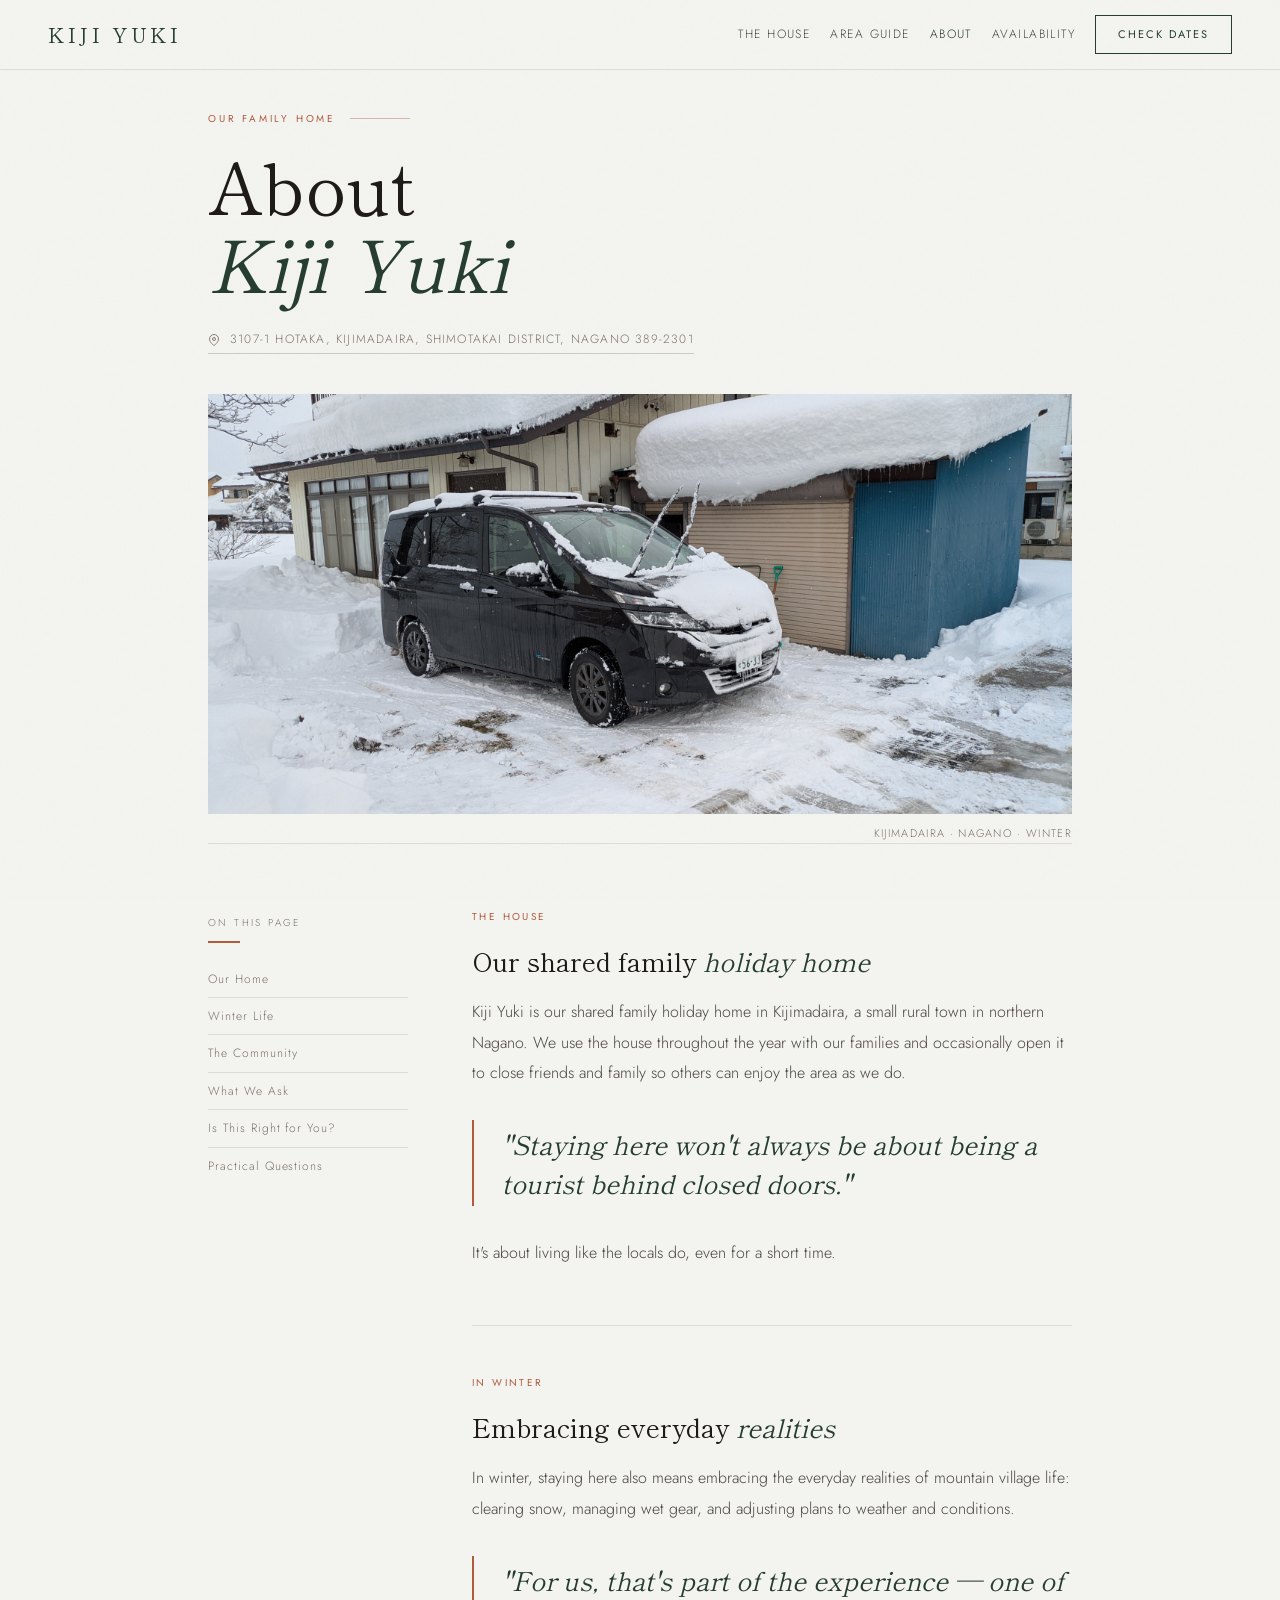
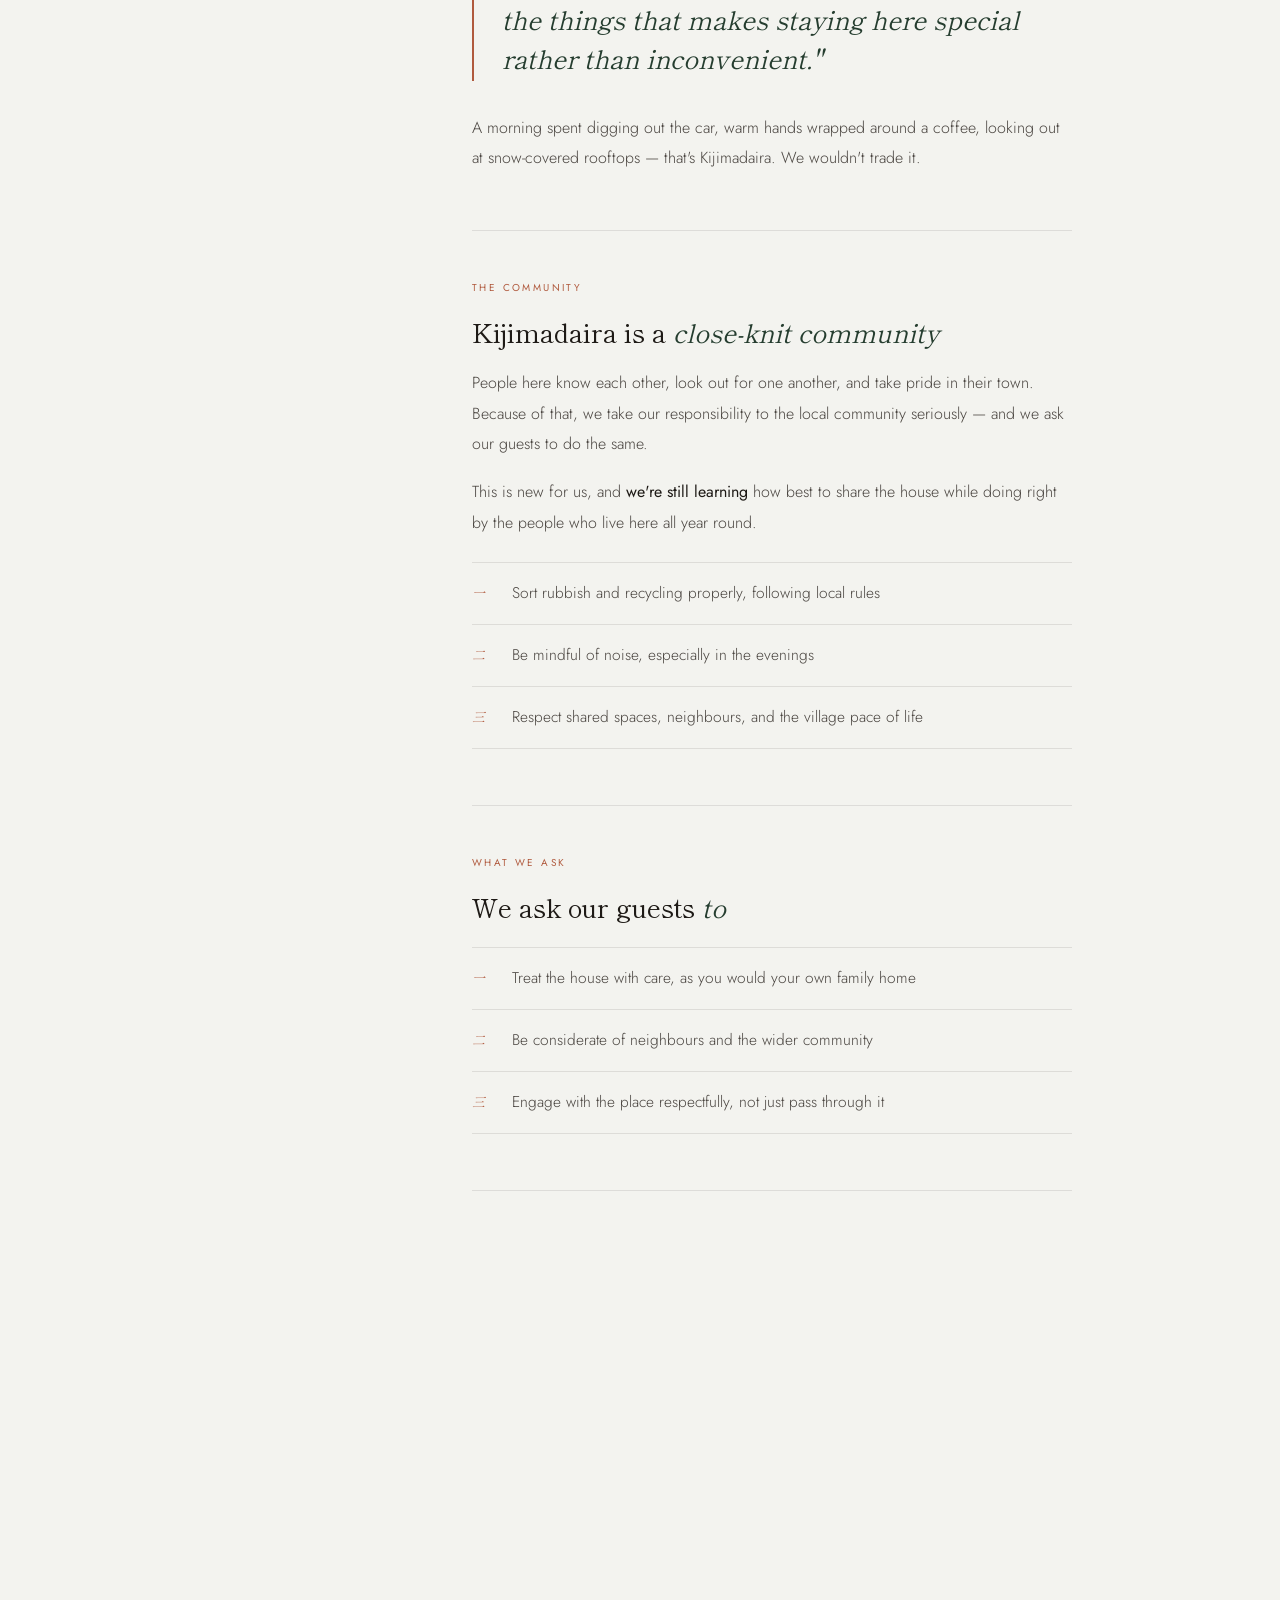
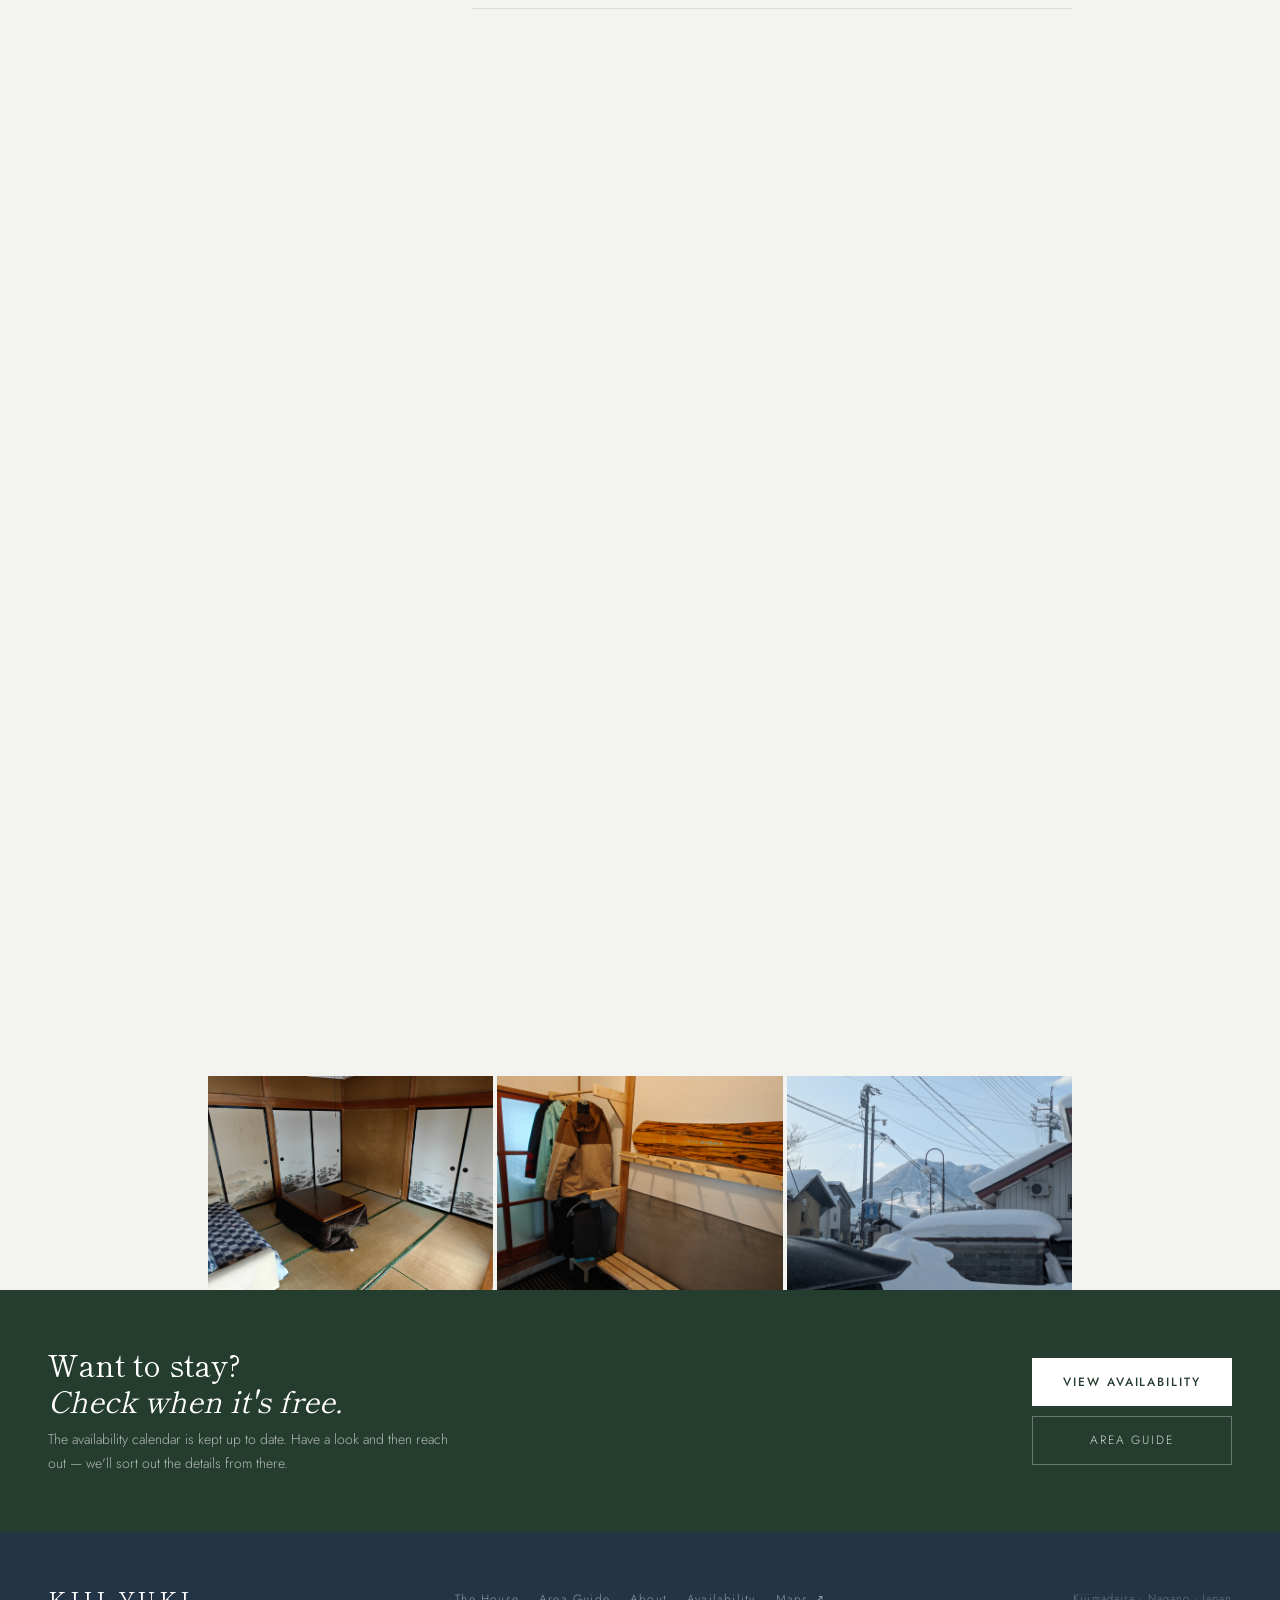
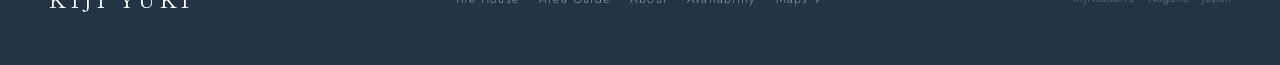
==== about.html @ 564f6033 "Winter typography & colour refinement — Shippori Mincho B1, indigo footer, ice tint - Replace Playfa" ====
﻿<!DOCTYPE html>
<html lang="en">
<head>
<meta charset="UTF-8">
<meta name="viewport" content="width=device-width, initial-scale=1.0">
<meta name="description" content="About Kiji Yuki — our shared family holiday home in Kijimadaira, Nagano. Our philosophy, community values, and what we ask of guests.">
<meta name="theme-color" content="#253D2F">
<title>About Our Home — Kiji Yuki, Kijimadaira, Nagano</title>
<link rel="preconnect" href="https://fonts.googleapis.com">
<link href="https://fonts.googleapis.com/css2?family=Shippori+Mincho+B1:wght@400;500;700&family=Jost:wght@200;300;400;500&display=swap" rel="stylesheet">
<link rel="stylesheet" href="assets/css/main.css">
<style>

/* ─── PAGE HEADER ────────────────────────────────────── */
.page-header {
  padding: 110px 48px 0;
  max-width: 960px;
  margin: 0 auto;
}
.page-eyebrow {
  font-size: 10px;
  letter-spacing: 0.28em;
  text-transform: uppercase;
  color: var(--rust);
  font-weight: 400;
  margin-bottom: 18px;
  display: flex;
  align-items: center;
  gap: 14px;
  opacity: 0;
  transform: translateY(16px);
  animation: fadeUp 0.8s 0.2s forwards;
}
.page-eyebrow::after {
  content: '';
  flex: 0 0 60px;
  height: 1px;
  background: var(--rust);
  opacity: 0.4;
}
.page-title {
  font-family: 'Shippori Mincho B1', serif;
  font-size: clamp(40px, 6vw, 72px);
  font-weight: 400;
  line-height: 1.08;
  color: var(--text);
  margin-bottom: 28px;
  opacity: 0;
  transform: translateY(20px);
  animation: fadeUp 0.9s 0.35s forwards;
}
.page-title em { font-style: italic; color: var(--forest); }
.page-address {
  display: inline-flex;
  align-items: center;
  gap: 10px;
  font-size: 12px;
  letter-spacing: 0.1em;
  text-transform: uppercase;
  color: var(--stone);
  text-decoration: none;
  border-bottom: 1px solid rgba(122,114,104,0.3);
  padding-bottom: 3px;
  transition: color 0.2s, border-color 0.2s;
  opacity: 0;
  animation: fadeUp 0.8s 0.5s forwards;
}
.page-address:hover { color: var(--forest); border-color: var(--forest); }
.page-address svg { width: 12px; height: 12px; fill: none; stroke: currentColor; stroke-width: 1.8; flex-shrink: 0; }


/* ─── HERO IMAGE ─────────────────────────────────────── */
.page-hero {
  max-width: 960px;
  margin: 40px auto 0;
  padding: 0 48px;
  opacity: 0;
  animation: fadeUp 1s 0.6s forwards;
}
.page-hero-img {
  width: 100%;
  height: 420px;
  object-fit: cover;
  display: block;
}
.page-hero-caption {
  font-size: 11px;
  letter-spacing: 0.12em;
  text-transform: uppercase;
  color: var(--stone);
  margin-top: 10px;
  text-align: right;
}

/* ─── MAIN ESSAY LAYOUT ──────────────────────────────── */
.essay-wrap {
  max-width: 960px;
  margin: 0 auto;
  padding: 0 48px;
}

/* Two-column layout: sidebar + main text */
.essay-body {
  display: grid;
  grid-template-columns: 200px 1fr;
  gap: 64px;
  padding: 64px 0;
  border-top: 1px solid var(--border);
}
.essay-sidebar {
  padding-top: 6px;
}
.sidebar-label {
  font-size: 10px;
  letter-spacing: 0.24em;
  text-transform: uppercase;
  color: var(--stone);
  display: block;
  margin-bottom: 10px;
}
.sidebar-marker {
  width: 32px;
  height: 2px;
  background: var(--rust);
  margin-bottom: 18px;
}
.sidebar-nav {
  list-style: none;
  display: flex;
  flex-direction: column;
  gap: 0;
  position: sticky;
  top: 88px;
}
.sidebar-nav li a {
  font-size: 12px;
  letter-spacing: 0.08em;
  color: var(--stone);
  text-decoration: none;
  padding: 8px 0;
  display: block;
  border-bottom: 1px solid var(--border);
  transition: color 0.2s;
}
.sidebar-nav li a:hover { color: var(--forest); }
.sidebar-nav li:last-child a { border-bottom: none; }

.essay-main { min-width: 0; }

/* ─── SECTION BLOCKS ─────────────────────────────────── */
.essay-section {
  margin-bottom: 56px;
  opacity: 0;
  transform: translateY(24px);
  transition: opacity 0.7s ease, transform 0.7s ease;
}
.essay-section.visible { opacity: 1; transform: translateY(0); }

.es-label {
  font-size: 10px;
  letter-spacing: 0.24em;
  text-transform: uppercase;
  color: var(--rust);
  font-weight: 400;
  margin-bottom: 20px;
  display: block;
}
.es-h {
  font-family: 'Shippori Mincho B1', serif;
  font-size: 26px;
  font-weight: 400;
  color: var(--text);
  margin-bottom: 20px;
  line-height: 1.25;
}
.es-h em { font-style: italic; color: var(--forest); }

.es-body {
  font-size: 16px;
  color: var(--text-2);
  line-height: 1.9;
}
.es-body p + p { margin-top: 18px; }
.es-body strong { color: var(--text); font-weight: 400; }
.es-body a { color: var(--forest); text-underline-offset: 3px; }

/* ─── PULL QUOTE ─────────────────────────────────────── */
.pull-quote {
  font-family: 'Shippori Mincho B1', serif;
  font-size: clamp(20px, 2.5vw, 26px);
  font-style: italic;
  font-weight: 400;
  color: var(--forest);
  line-height: 1.5;
  border-left: 2px solid var(--rust);
  padding: 4px 0 4px 28px;
  margin: 32px 0;
}

/* ─── PRINCIPLE LISTS ────────────────────────────────── */
.principle-list {
  list-style: none;
  margin: 24px 0;
}
.principle-list li {
  display: flex;
  align-items: flex-start;
  gap: 20px;
  padding: 18px 0;
  border-bottom: 1px solid var(--border);
  font-size: 15.5px;
  color: var(--text-2);
  line-height: 1.6;
}
.principle-list li:first-child { border-top: 1px solid var(--border); }
.pl-marker {
  font-family: 'Shippori Mincho B1', serif;
  font-size: 13px;
  font-style: italic;
  color: var(--rust);
  flex-shrink: 0;
  width: 20px;
  margin-top: 2px;
}

/* ─── DIVIDER ─────────────────────────────────────────── */
.es-divider {
  border: none;
  border-top: 1px solid var(--border);
  margin: 48px 0;
}

/* ─── PHOTO ROW ─────────────────────────────────────── */
.photo-row {
  display: grid;
  grid-template-columns: repeat(3,1fr);
  gap: 4px;
  max-width: 960px;
  margin: 0 auto 0;
  padding: 0 48px;
}
.photo-row img {
  width: 100%;
  aspect-ratio: 4/3;
  object-fit: cover;
  display: block;
}

/* ─── CLOSING SECTION ────────────────────────────────── */
.closing {
  background: var(--forest);
  padding: 56px 48px;
  display: grid;
  grid-template-columns: 1fr auto;
  gap: 40px;
  align-items: center;
  margin: 0;
}
.closing-h {
  font-family: 'Shippori Mincho B1', serif;
  font-size: 30px;
  font-weight: 400;
  color: #fff;
  margin-bottom: 10px;
  line-height: 1.2;
}
.closing-h em { font-style: italic; }
.closing-p { font-size: 14px; color: rgba(255,255,255,0.65); line-height: 1.7; max-width: 420px; }
.closing-btns { display: flex; flex-direction: column; gap: 10px; min-width: 200px; }
.btn-white {
  display: block;
  text-align: center;
  background: #fff;
  color: var(--forest);
  font-family: 'Jost', sans-serif;
  font-size: 12px;
  font-weight: 500;
  letter-spacing: 0.16em;
  text-transform: uppercase;
  padding: 14px 24px;
  border: none;
  cursor: pointer;
  text-decoration: none;
  transition: background 0.2s;
}
.btn-white:hover { background: var(--cream); }
.btn-ghost {
  display: block;
  text-align: center;
  background: transparent;
  color: rgba(255,255,255,0.8);
  font-family: 'Jost', sans-serif;
  font-size: 12px;
  font-weight: 300;
  letter-spacing: 0.16em;
  text-transform: uppercase;
  padding: 13px 24px;
  border: 1px solid rgba(255,255,255,0.3);
  cursor: pointer;
  text-decoration: none;
  transition: border-color 0.2s, color 0.2s;
}
.btn-ghost:hover { border-color: rgba(255,255,255,0.8); color: #fff; }

/* ─── RESPONSIVE ─────────────────────────────────────── */
@media (max-width: 900px) {
  .btn-nav { display: none; }

  .page-header { padding: 92px 24px 0; }
  .page-hero { padding: 0 24px; }
  .page-hero-img { height: 280px; }

  .essay-wrap { padding: 0 24px; }
  .essay-body {
    grid-template-columns: 1fr;
    gap: 0;
    padding: 40px 0;
  }
  .essay-sidebar { display: none; }

  .photo-row { grid-template-columns: 1fr 1fr; padding: 0 24px; }
  .closing {
    grid-template-columns: 1fr;
    padding: 40px 24px;
    gap: 24px;
  }
  .closing-btns { flex-direction: row; flex-wrap: wrap; gap: 10px; }
  .btn-white, .btn-ghost { flex: 1; min-width: 140px; }
}

@media (max-width: 560px) {
  .photo-row { grid-template-columns: 1fr; }
  .page-title { font-size: clamp(32px, 9vw, 48px); }
  .pull-quote { font-size: 19px; padding-left: 20px; }
  .es-h { font-size: 22px; }
  .essay-section { margin-bottom: 40px; }
  .page-hero-img { height: 220px; }
  .closing-btns { flex-direction: column; }
}
</style>
</head>
<body>

<!-- ─── NAV ──────────────────────────────── -->
<nav>
  <a href="index.html" class="nav-logo">Kiji Yuki</a>
  <div class="nav-links">
    <a href="index.html#the-house" class="nav-link">The House</a>
    <a href="guide.html" class="nav-link">Area Guide</a>
    <a href="#" class="nav-link active">About</a>
    <a href="index.html#availability" class="nav-link">Availability</a>
    <a href="index.html#availability" class="btn-nav">Check Dates</a>
    <button class="hamburger" id="hamburger" aria-label="Open menu">
      <span></span><span></span><span></span>
    </button>
  </div>
</nav>

<!-- MOBILE MENU -->
<div class="mobile-menu" id="mobileMenu">
  <a href="index.html#the-house" onclick="closeMenu()">The House</a>
  <a href="guide.html" onclick="closeMenu()">Area Guide</a>
  <a href="#" onclick="closeMenu()">About</a>
  <a href="index.html#availability" onclick="closeMenu()">Availability</a>
  <a href="index.html#availability" class="menu-cta" onclick="closeMenu()">Check Dates</a>
</div>

<!-- ─── PAGE HEADER ──────────────────────── -->
<div class="page-header">
  <span class="page-eyebrow">Our Family Home</span>
  <h1 class="page-title">About<br><em>Kiji Yuki</em></h1>
  <a href="https://maps.app.goo.gl/MF5nLHpJL848s6Le8" target="_blank" class="page-address">
    <svg viewBox="0 0 24 24"><path d="M21 10c0 7-9 13-9 13s-9-6-9-13a9 9 0 0118 0z"/><circle cx="12" cy="10" r="3"/></svg>
    3107-1 Hotaka, Kijimadaira, Shimotakai District, Nagano 389-2301
  </a>
</div>

<!-- ─── HERO IMAGE ────────────────────────── -->
<div class="page-hero">
  <img class="page-hero-img"
    src="assets/img/exterior-winter.jpg"
    alt="Kiji Yuki in winter, Kijimadaira"
    loading="eager">
  <p class="page-hero-caption">Kijimadaira · Nagano · Winter</p>
</div>

<!-- ─── ESSAY BODY ────────────────────────── -->
<div class="essay-wrap">
  <div class="essay-body">

    <!-- SIDEBAR -->
    <aside class="essay-sidebar">
      <span class="sidebar-label">On this page</span>
      <div class="sidebar-marker"></div>
      <ul class="sidebar-nav">
        <li><a href="#our-home">Our Home</a></li>
        <li><a href="#winter-life">Winter Life</a></li>
        <li><a href="#our-community">The Community</a></li>
        <li><a href="#our-ask">What We Ask</a></li>
        <li><a href="#right-for-you">Is This Right for You?</a></li>
        <li><a href="#faq">Practical Questions</a></li>
      </ul>
    </aside>

    <!-- MAIN TEXT -->
    <main class="essay-main">

      <!-- OUR HOME -->
      <div class="essay-section" id="our-home">
        <span class="es-label">The House</span>
        <h2 class="es-h">Our shared family <em>holiday home</em></h2>
        <div class="es-body">
          <p>Kiji Yuki is our shared family holiday home in Kijimadaira, a small rural town in northern Nagano. We use the house throughout the year with our families and occasionally open it to close friends and family so others can enjoy the area as we do.</p>
        </div>

        <blockquote class="pull-quote">
          "Staying here won't always be about being a tourist behind closed doors."
        </blockquote>

        <div class="es-body">
          <p>It's about living like the locals do, even for a short time.</p>
        </div>
      </div>

      <hr class="es-divider">

      <!-- WINTER LIFE -->
      <div class="essay-section" id="winter-life">
        <span class="es-label">In Winter</span>
        <h2 class="es-h">Embracing everyday <em>realities</em></h2>
        <div class="es-body">
          <p>In winter, staying here also means embracing the everyday realities of mountain village life: clearing snow, managing wet gear, and adjusting plans to weather and conditions.</p>
        </div>

        <blockquote class="pull-quote">
          "For us, that's part of the experience — one of the things that makes staying here special rather than inconvenient."
        </blockquote>

        <div class="es-body">
          <p>A morning spent digging out the car, warm hands wrapped around a coffee, looking out at snow-covered rooftops — that's Kijimadaira. We wouldn't trade it.</p>
        </div>
      </div>

      <hr class="es-divider">

      <!-- THE COMMUNITY -->
      <div class="essay-section" id="our-community">
        <span class="es-label">The Community</span>
        <h2 class="es-h">Kijimadaira is a <em>close-knit community</em></h2>
        <div class="es-body">
          <p>People here know each other, look out for one another, and take pride in their town. Because of that, we take our responsibility to the local community seriously — and we ask our guests to do the same.</p>
          <p>This is new for us, and <strong>we're still learning</strong> how best to share the house while doing right by the people who live here all year round.</p>
        </div>

        <ul class="principle-list">
          <li>
            <span class="pl-marker">一</span>
            <span>Sort rubbish and recycling properly, following local rules</span>
          </li>
          <li>
            <span class="pl-marker">二</span>
            <span>Be mindful of noise, especially in the evenings</span>
          </li>
          <li>
            <span class="pl-marker">三</span>
            <span>Respect shared spaces, neighbours, and the village pace of life</span>
          </li>
        </ul>
      </div>

      <hr class="es-divider">

      <!-- WHAT WE ASK -->
      <div class="essay-section" id="our-ask">
        <span class="es-label">What We Ask</span>
        <h2 class="es-h">We ask our guests <em>to</em></h2>

        <ul class="principle-list">
          <li>
            <span class="pl-marker">一</span>
            <span>Treat the house with care, as you would your own family home</span>
          </li>
          <li>
            <span class="pl-marker">二</span>
            <span>Be considerate of neighbours and the wider community</span>
          </li>
          <li>
            <span class="pl-marker">三</span>
            <span>Engage with the place respectfully, not just pass through it</span>
          </li>
        </ul>
      </div>

      <hr class="es-divider">

      <!-- IS THIS RIGHT FOR YOU -->
      <div class="essay-section" id="right-for-you">
        <span class="es-label">A Good Fit?</span>
        <h2 class="es-h">If this resonates <em>with you</em></h2>
        <div class="es-body">
          <p>If that approach resonates with you, this house will be a great base for skiing, exploring, and experiencing Japan in a genuine way.</p>
          <p>The skiing is world-class. The onsens are extraordinary. The snow monkey park is a short drive. And on a quiet Tuesday in February, with the village streets empty and snow falling past the window while the kotatsu heats the room — there's nowhere quite like it.</p>
          <p style="margin-top:24px;">If you'd like to stay, <a href="index.html#availability" style="color:var(--forest);text-underline-offset:3px;">check the availability calendar</a> to see when the house is free.</p>
        </div>
      </div>

      <hr class="es-divider">

      <!-- FAQ -->
      <div class="essay-section" id="faq">
        <span class="es-label">Practical Questions</span>
        <h2 class="es-h">Things people <em>usually ask</em></h2>

        <ul class="principle-list">
          <li>
            <span class="pl-marker">?</span>
            <span><strong>Do I need a car?</strong> It's strongly recommended, especially in winter. You can reach Kijimadaira by train and taxi, but having a car makes getting to ski resorts and onsens much easier. Parking for two cars at the house.</span>
          </li>
          <li>
            <span class="pl-marker">?</span>
            <span><strong>Is it suitable for young children?</strong> Yes. The house is big, warm, and unfussy. The kotatsu lounge is perfect for small kids, and many of the nearby onsens have family-friendly facilities. The snow monkey park is a genuine hit with children of all ages.</span>
          </li>
          <li>
            <span class="pl-marker">?</span>
            <span><strong>Do I need to speak Japanese?</strong> Not at all. Most ski resorts and tourist spots have English signage. A translation app helps for restaurants and shops, but you'll get by comfortably without any Japanese.</span>
          </li>
          <li>
            <span class="pl-marker">?</span>
            <span><strong>What should I bring for skiing?</strong> Your own ski boots if you have them — rental boots are fine but your own are better. Everything else (skis, poles, helmets, clothing layers) can be hired at the resorts. The drying room means wet gear is sorted each evening.</span>
          </li>
          <li>
            <span class="pl-marker">?</span>
            <span><strong>How far are the ski resorts?</strong> There's a small local resort just 8 minutes by car — great for a quick morning run or a first day on the snow. Nozawa Onsen and Madarao are around 20–25 minutes. Shiga Kogen and the Myoko resorts are 50 minutes to an hour. All are far less crowded than Hakuba and have excellent snow quality.</span>
          </li>
          <li>
            <span class="pl-marker">?</span>
            <span><strong>What's the WiFi like?</strong> Coming soon — we're getting this sorted. In the meantime, we recommend picking up an eSIM before you travel.</span>
          </li>
          <li>
            <span class="pl-marker">?</span>
            <span><strong>What's the best time to visit?</strong> Winter (January–March) for skiing and powder snow. Late April for cherry blossoms along the iiyama Line. Summer for hiking and cycling with no crowds. Autumn for foliage and cool air.</span>
          </li>
        </ul>
      </div>

    </main>
  </div><!-- /essay-body -->
</div><!-- /essay-wrap -->

<!-- ─── PHOTO ROW ──────────────────────────── -->
<div class="photo-row">
  <img src="assets/img/lounge-kotatsu.jpg" alt="Kotatsu lounge" loading="lazy">
  <img src="assets/img/drying-room.jpg" alt="Drying room" loading="lazy">
  <img src="assets/img/views.jpg" alt="Village views" loading="lazy">
</div>

<!-- ─── CLOSING CTA ────────────────────────── -->
<div class="closing">
  <div>
    <h2 class="closing-h">Want to stay?<br><em>Check when it's free.</em></h2>
    <p class="closing-p">The availability calendar is kept up to date. Have a look and then reach out — we'll sort out the details from there.</p>
  </div>
  <div class="closing-btns">
    <a href="index.html#availability" class="btn-white">View Availability</a>
    <a href="guide.html" class="btn-ghost">Area Guide</a>
  </div>
</div>

<!-- ─── FOOTER ────────────────────────────── -->
<footer>
  <span class="footer-logo">Kiji Yuki</span>
  <div class="footer-links">
    <a href="index.html">The House</a>
    <a href="guide.html">Area Guide</a>
    <a href="about.html">About</a>
    <a href="index.html#availability">Availability</a>
    <a href="https://maps.app.goo.gl/MF5nLHpJL848s6Le8" target="_blank">Maps ↗</a>
  </div>
  <div class="footer-right">Kijimadaira · Nagano · Japan</div>
</footer>

<script>
/* ─── HAMBURGER ─────────────────────────── */
const hamburger = document.getElementById('hamburger');
const mobileMenu = document.getElementById('mobileMenu');
function closeMenu() {
  hamburger.classList.remove('open');
  mobileMenu.classList.remove('open');
}
hamburger.addEventListener('click', function(){
  const isOpen = mobileMenu.classList.contains('open');
  if (isOpen) closeMenu();
  else { hamburger.classList.add('open'); mobileMenu.classList.add('open'); }
});

/* ─── SCROLL REVEAL ─────────────────────── */
const sections = document.querySelectorAll('.essay-section');
const obs = new IntersectionObserver((entries) => {
  entries.forEach(e => {
    if (e.isIntersecting) { e.target.classList.add('visible'); obs.unobserve(e.target); }
  });
}, { threshold: 0.1 });
sections.forEach(el => obs.observe(el));

/* ─── SIDEBAR ACTIVE STATE ───────────────── */
const navLinks = document.querySelectorAll('.sidebar-nav a');
const sectionEls = document.querySelectorAll('.essay-section[id]');
window.addEventListener('scroll', () => {
  let current = '';
  sectionEls.forEach(s => {
    if (window.scrollY >= s.offsetTop - 120) current = s.id;
  });
  navLinks.forEach(a => {
    a.style.color = a.getAttribute('href') === '#' + current ? 'var(--forest)' : '';
    a.style.fontWeight = a.getAttribute('href') === '#' + current ? '400' : '';
  });
}, { passive: true });
</script>
</body>
</html>
---- assets/css/main.css ----
/* ─── RESET ────────────────────────────────────────────── */
*, *::before, *::after { box-sizing: border-box; margin: 0; padding: 0; }

/* ─── VARIABLES ─────────────────────────────────────────── */
:root {
  --cream:   #F3F3EF;
  --paper:   #ECEEE9;
  --white:   #FFFFFF;
  --forest:  #253D2F;
  --forest2: #3A5C49;
  --rust:    #B05A3E;
  --stone:   #7A7268;
  --indigo:  #243447;
  --ice:     #C8D6E0;
  --text:    #1E1A16;
  --text-2:  #4A4540;
  --border:  rgba(30,26,22,0.1);
  --border2: rgba(30,26,22,0.18);
}

/* ─── HTML + BODY ────────────────────────────────────────── */
html {
  scroll-behavior: smooth;
  scroll-padding-top: 80px;
}

body {
  background: var(--cream);
  color: var(--text);
  font-family: 'Jost', sans-serif;
  font-weight: 300;
  line-height: 1.7;
  font-size: 15px;
  overflow-x: hidden;
}

/* ─── GRAIN TEXTURE ──────────────────────────────────────── */
body::before {
  content: '';
  position: fixed;
  inset: 0;
  background-image: url("data:image/svg+xml,%3Csvg viewBox='0 0 256 256' xmlns='http://www.w3.org/2000/svg'%3E%3Cfilter id='noise'%3E%3CfeTurbulence type='fractalNoise' baseFrequency='0.9' numOctaves='4' stitchTiles='stitch'/%3E%3C/filter%3E%3Crect width='100%25' height='100%25' filter='url(%23noise)' opacity='0.04'/%3E%3C/svg%3E");
  pointer-events: none;
  z-index: 1000;
  opacity: 0.4;
}

/* ─── NAV ────────────────────────────────────────────────── */
nav {
  position: fixed;
  top: 0; left: 0; right: 0;
  z-index: 500;
  padding: 0 48px;
  height: 70px;
  display: flex;
  align-items: center;
  justify-content: space-between;
  background: rgba(243,243,239,0.96);
  backdrop-filter: blur(16px);
  border-bottom: 1px solid var(--border);
}
.nav-logo {
  font-family: 'Shippori Mincho B1', serif;
  font-size: 20px;
  font-weight: 400;
  letter-spacing: 0.18em;
  text-transform: uppercase;
  text-decoration: none;
  color: var(--forest);
  transition: opacity 0.2s;
}
.nav-logo:hover { opacity: 0.7; }
.nav-links { display: flex; align-items: center; gap: 20px; }
.nav-link {
  font-size: 12px;
  letter-spacing: 0.12em;
  text-transform: uppercase;
  text-decoration: none;
  font-weight: 300;
  color: var(--text-2);
  transition: color 0.2s, opacity 0.3s;
}
.nav-link:hover, .nav-link.active { color: var(--forest); }
.btn-nav {
  font-family: 'Jost', sans-serif;
  font-size: 11px;
  font-weight: 400;
  letter-spacing: 0.18em;
  text-transform: uppercase;
  padding: 9px 22px;
  border: 1px solid var(--forest);
  cursor: pointer;
  text-decoration: none;
  display: inline-block;
  color: var(--forest);
  background: transparent;
  transition: background 0.25s, color 0.25s, border-color 0.25s;
}
.btn-nav:hover { background: var(--forest); color: #fff; }

/* ─── HAMBURGER ──────────────────────────────────────────── */
.hamburger {
  display: none;
  flex-direction: column;
  gap: 5px;
  cursor: pointer;
  padding: 6px;
  background: none;
  border: none;
}
.hamburger span {
  display: block;
  width: 22px;
  height: 1.5px;
  background: var(--forest);
  transition: background 0.3s, transform 0.3s, opacity 0.3s;
}
.hamburger.open span:nth-child(1) { transform: translateY(6.5px) rotate(45deg); }
.hamburger.open span:nth-child(2) { opacity: 0; }
.hamburger.open span:nth-child(3) { transform: translateY(-6.5px) rotate(-45deg); }

/* ─── MOBILE MENU ────────────────────────────────────────── */
.mobile-menu {
  display: none;
  position: fixed;
  top: 70px; left: 0; right: 0;
  background: rgba(243,243,239,0.98);
  backdrop-filter: blur(16px);
  border-bottom: 1px solid var(--border);
  flex-direction: column;
  padding: 20px 24px 28px;
  gap: 0;
  z-index: 490;
}
.mobile-menu.open { display: flex; }
.mobile-menu a {
  font-size: 15px;
  letter-spacing: 0.08em;
  text-transform: uppercase;
  text-decoration: none;
  color: var(--text-2);
  padding: 14px 0;
  border-bottom: 1px solid var(--border);
  font-weight: 300;
  transition: color 0.2s;
}
.mobile-menu a:hover { color: var(--forest); }
.mobile-menu a.menu-cta {
  margin-top: 16px;
  background: var(--forest);
  color: #fff;
  text-align: center;
  padding: 14px;
  border: none;
  letter-spacing: 0.14em;
}

/* ─── ANIMATIONS ─────────────────────────────────────────── */
@keyframes fadeUp {
  to { opacity: 1; transform: translateY(0); }
}
@keyframes scrollDown {
  0%   { top: -100%; }
  100% { top: 100%; }
}

/* ─── SCROLL REVEAL ──────────────────────────────────────── */
.reveal {
  opacity: 0;
  transform: translateY(28px);
  transition: opacity 0.8s ease, transform 0.8s ease;
}
.reveal.visible { opacity: 1; transform: translateY(0); }
.reveal-delay-1 { transition-delay: 0.1s; }
.reveal-delay-2 { transition-delay: 0.2s; }
.reveal-delay-3 { transition-delay: 0.3s; }
.reveal-delay-4 { transition-delay: 0.4s; }

/* ─── FOOTER ─────────────────────────────────────────────── */
footer {
  background: var(--indigo);
  color: rgba(255,255,255,0.5);
  padding: 48px;
  display: grid;
  grid-template-columns: 1fr auto 1fr;
  align-items: center;
  gap: 24px;
}
.footer-logo {
  font-family: 'Shippori Mincho B1', serif;
  font-size: 22px;
  font-weight: 400;
  color: #fff;
  letter-spacing: 0.16em;
  text-transform: uppercase;
}
.footer-links { display: flex; gap: 20px; justify-content: center; flex-wrap: wrap; }
footer a { color: rgba(255,255,255,0.5); text-decoration: none; font-size: 12px; letter-spacing: 0.1em; transition: color 0.2s; }
footer a:hover { color: rgba(255,255,255,0.9); }
.footer-right { text-align: right; font-size: 11px; letter-spacing: 0.1em; color: rgba(255,255,255,0.35); }

/* ─── RESPONSIVE — NAV + FOOTER ──────────────────────────── */
@media (max-width: 900px) {
  nav { padding: 0 20px; }
  .nav-links .nav-link { display: none; }
  .hamburger { display: flex; }
  footer { grid-template-columns: 1fr; text-align: center; gap: 16px; padding: 36px 24px; }
  .footer-right { text-align: center; }
  .footer-links { flex-wrap: wrap; justify-content: center; }
}

@media (min-width: 901px) {
  .hamburger { display: none; }
  .mobile-menu { display: none !important; }
}
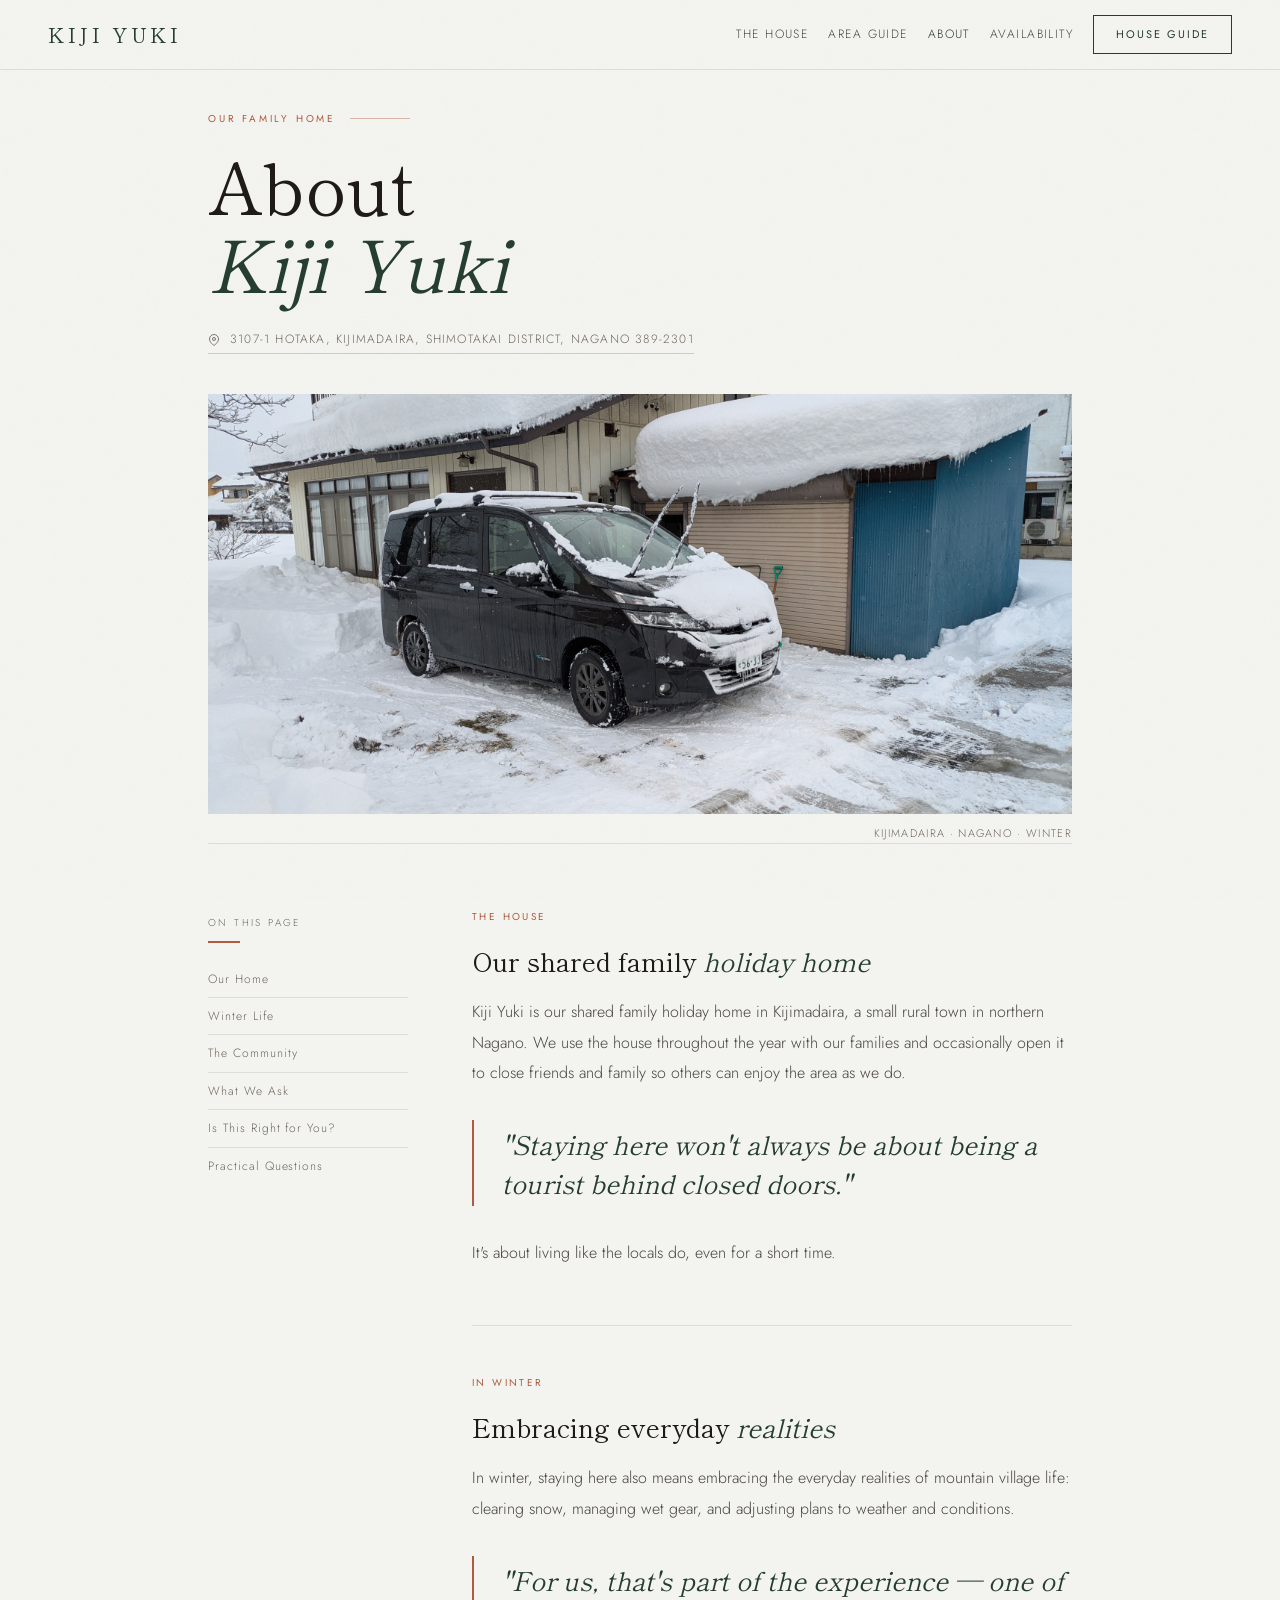
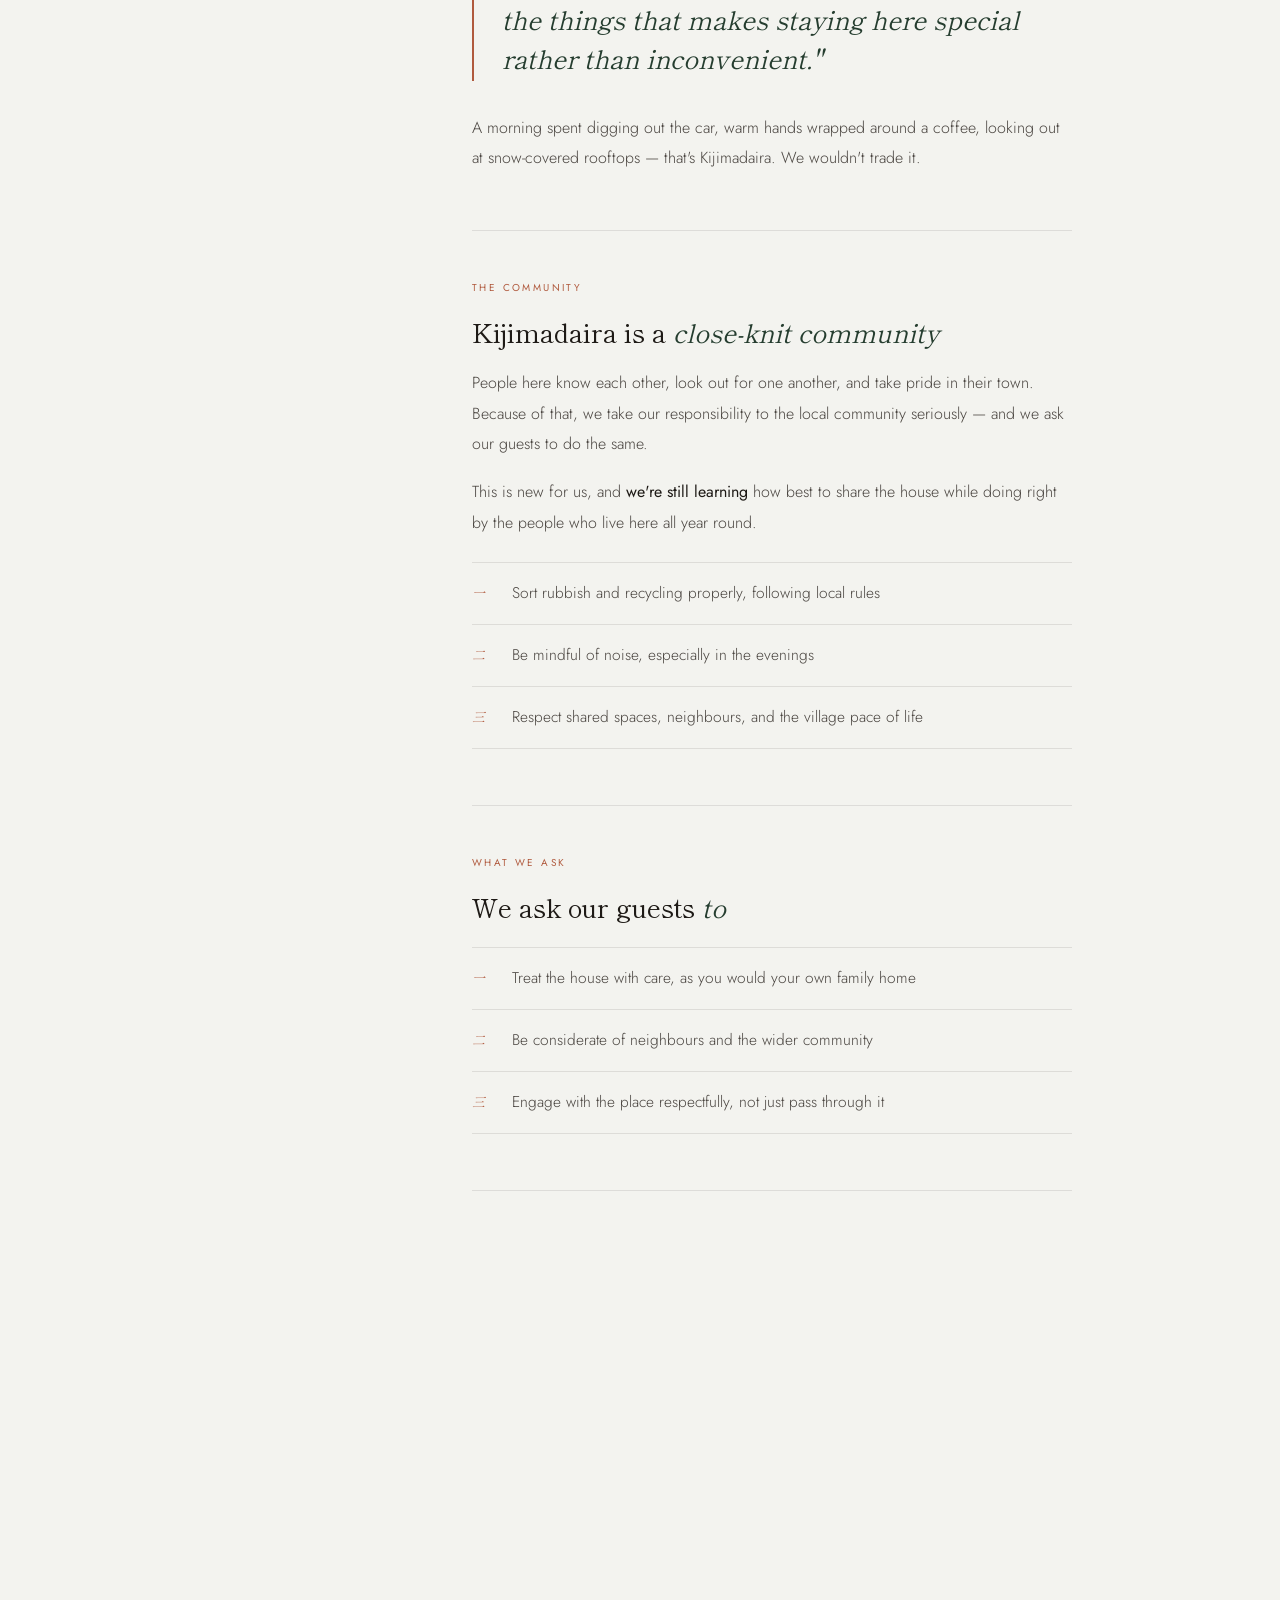
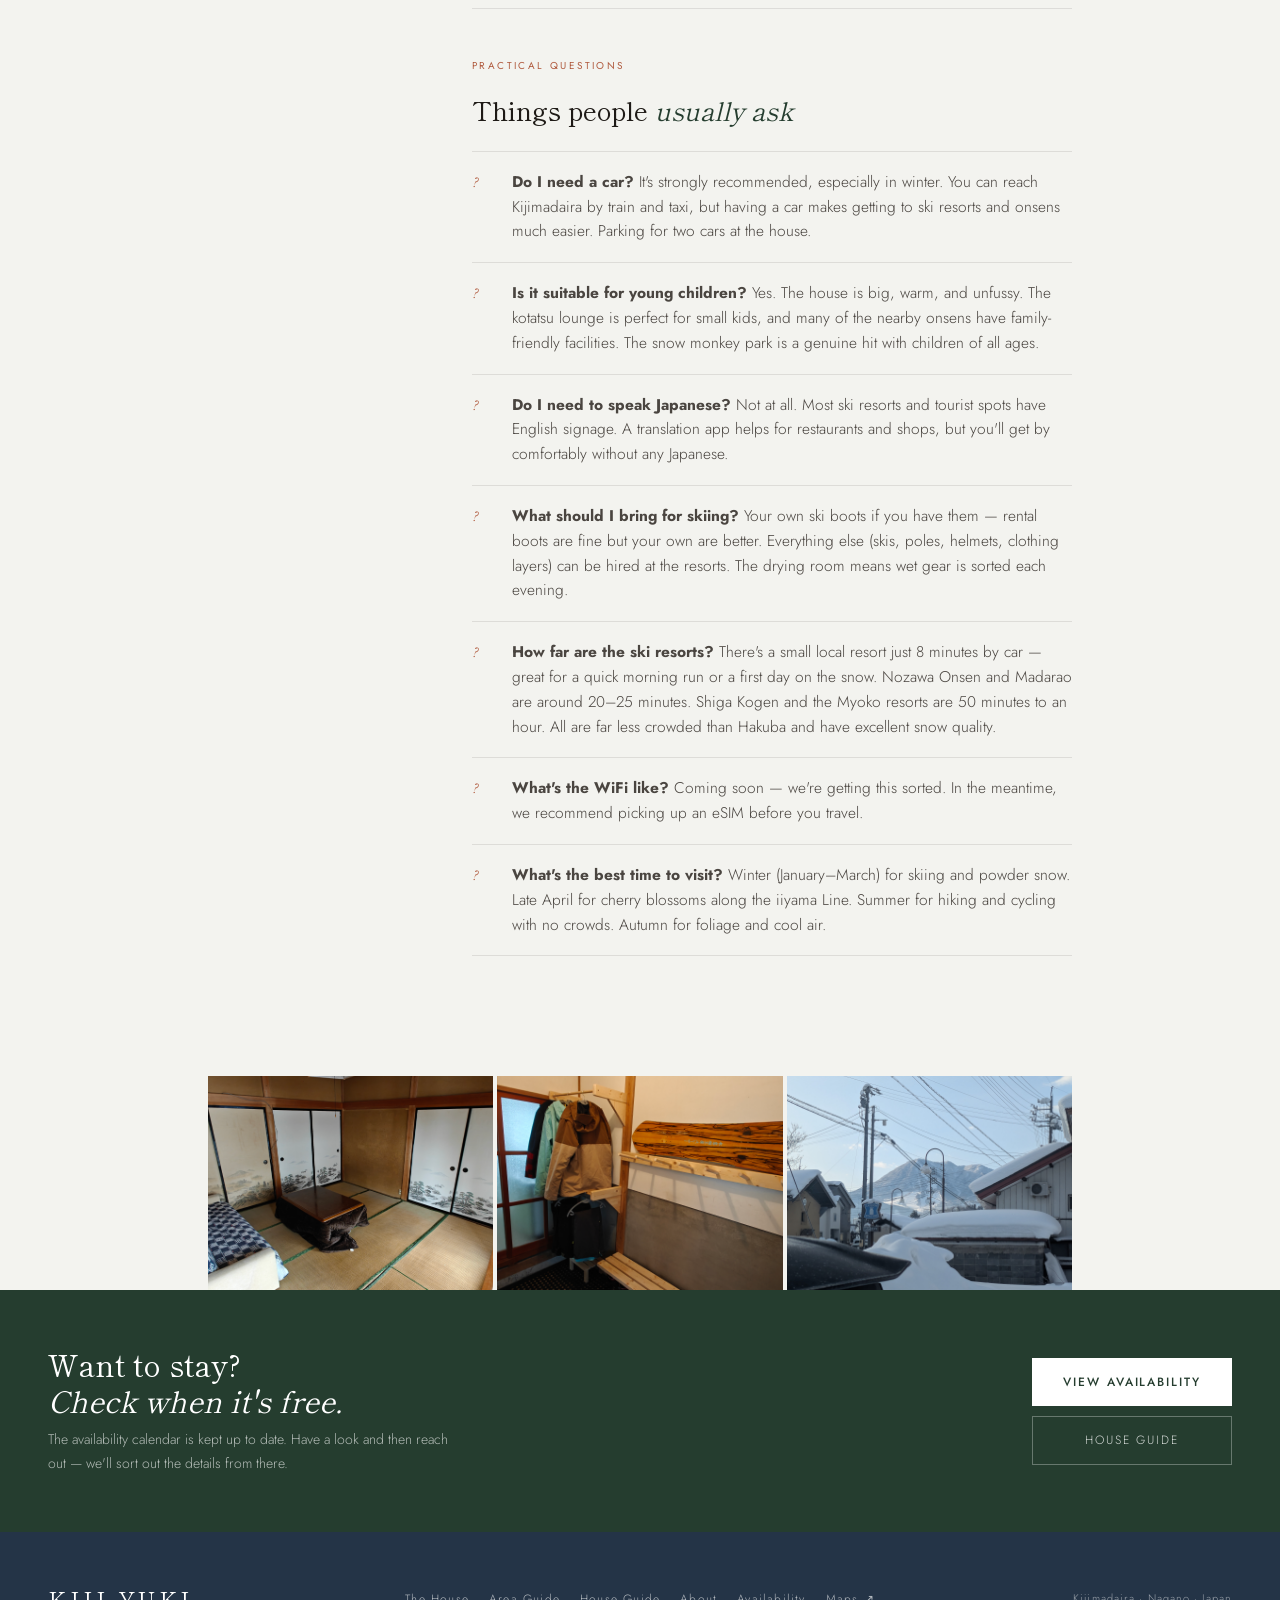
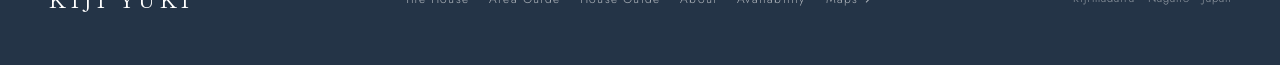
==== commit c85c56e6: "UI/UX, accessibility & green-season overhaul; new House Guide page Accessibility (WCAG 2.2 AA): - Sk" ====
--- a/about.html
+++ b/about.html
@@ -341,16 +341,18 @@
 </head>
 <body>
 
+<a class="skip-link" href="#main">Skip to content</a>
+
 <!-- ─── NAV ──────────────────────────────── -->
-<nav>
+<nav aria-label="Main">
   <a href="index.html" class="nav-logo">Kiji Yuki</a>
   <div class="nav-links">
     <a href="index.html#the-house" class="nav-link">The House</a>
     <a href="guide.html" class="nav-link">Area Guide</a>
-    <a href="#" class="nav-link active">About</a>
+    <a href="#" class="nav-link active" aria-current="page">About</a>
     <a href="index.html#availability" class="nav-link">Availability</a>
-    <a href="index.html#availability" class="btn-nav">Check Dates</a>
-    <button class="hamburger" id="hamburger" aria-label="Open menu">
+    <a href="house.html" class="btn-nav">House Guide</a>
+    <button class="hamburger" id="hamburger" aria-label="Open menu" aria-expanded="false" aria-controls="mobileMenu">
       <span></span><span></span><span></span>
     </button>
   </div>
@@ -362,8 +364,10 @@
   <a href="guide.html" onclick="closeMenu()">Area Guide</a>
   <a href="#" onclick="closeMenu()">About</a>
   <a href="index.html#availability" onclick="closeMenu()">Availability</a>
-  <a href="index.html#availability" class="menu-cta" onclick="closeMenu()">Check Dates</a>
+  <a href="house.html" class="menu-cta" onclick="closeMenu()">House Guide</a>
 </div>
+
+<main id="main">
 
 <!-- ─── PAGE HEADER ──────────────────────── -->
 <div class="page-header">
@@ -403,7 +407,7 @@
     </aside>
 
     <!-- MAIN TEXT -->
-    <main class="essay-main">
+    <div class="essay-main">
 
       <!-- OUR HOME -->
       <div class="essay-section" id="our-home">
@@ -543,7 +547,7 @@
         </ul>
       </div>
 
-    </main>
+    </div><!-- /essay-main -->
   </div><!-- /essay-body -->
 </div><!-- /essay-wrap -->
 
@@ -562,9 +566,11 @@
   </div>
   <div class="closing-btns">
     <a href="index.html#availability" class="btn-white">View Availability</a>
-    <a href="guide.html" class="btn-ghost">Area Guide</a>
+    <a href="house.html" class="btn-ghost">House Guide</a>
   </div>
 </div>
+
+</main>
 
 <!-- ─── FOOTER ────────────────────────────── -->
 <footer>
@@ -572,6 +578,7 @@
   <div class="footer-links">
     <a href="index.html">The House</a>
     <a href="guide.html">Area Guide</a>
+    <a href="house.html">House Guide</a>
     <a href="about.html">About</a>
     <a href="index.html#availability">Availability</a>
     <a href="https://maps.app.goo.gl/MF5nLHpJL848s6Le8" target="_blank">Maps ↗</a>
@@ -586,11 +593,12 @@
 function closeMenu() {
   hamburger.classList.remove('open');
   mobileMenu.classList.remove('open');
+  hamburger.setAttribute('aria-expanded', 'false');
 }
 hamburger.addEventListener('click', function(){
   const isOpen = mobileMenu.classList.contains('open');
   if (isOpen) closeMenu();
-  else { hamburger.classList.add('open'); mobileMenu.classList.add('open'); }
+  else { hamburger.classList.add('open'); mobileMenu.classList.add('open'); hamburger.setAttribute('aria-expanded', 'true'); }
 });
 
 /* ─── SCROLL REVEAL ─────────────────────── */
--- a/assets/css/main.css
+++ b/assets/css/main.css
@@ -9,11 +9,12 @@
   --forest:  #253D2F;
   --forest2: #3A5C49;
   --rust:    #B05A3E;
-  --stone:   #7A7268;
+  --stone:   #6E675D; /* AA contrast (≥4.5:1) on cream for small text */
   --indigo:  #243447;
   --ice:     #C8D6E0;
   --text:    #1E1A16;
   --text-2:  #4A4540;
+  --text-faint: rgba(30,26,22,0.45);
   --border:  rgba(30,26,22,0.1);
   --border2: rgba(30,26,22,0.18);
 }
@@ -179,7 +180,7 @@
 /* ─── FOOTER ─────────────────────────────────────────────── */
 footer {
   background: var(--indigo);
-  color: rgba(255,255,255,0.5);
+  color: rgba(255,255,255,0.65);
   padding: 48px;
   display: grid;
   grid-template-columns: 1fr auto 1fr;
@@ -195,9 +196,9 @@
   text-transform: uppercase;
 }
 .footer-links { display: flex; gap: 20px; justify-content: center; flex-wrap: wrap; }
-footer a { color: rgba(255,255,255,0.5); text-decoration: none; font-size: 12px; letter-spacing: 0.1em; transition: color 0.2s; }
-footer a:hover { color: rgba(255,255,255,0.9); }
-.footer-right { text-align: right; font-size: 11px; letter-spacing: 0.1em; color: rgba(255,255,255,0.35); }
+footer a { color: rgba(255,255,255,0.65); text-decoration: none; font-size: 12px; letter-spacing: 0.1em; transition: color 0.2s; }
+footer a:hover { color: rgba(255,255,255,0.95); }
+.footer-right { text-align: right; font-size: 11px; letter-spacing: 0.1em; color: rgba(255,255,255,0.55); }
 
 /* ─── RESPONSIVE — NAV + FOOTER ──────────────────────────── */
 @media (max-width: 900px) {
@@ -213,3 +214,37 @@
   .hamburger { display: none; }
   .mobile-menu { display: none !important; }
 }
+
+/* ─── ACCESSIBILITY ──────────────────────────────────────── */
+.skip-link {
+  position: absolute;
+  left: -9999px;
+  top: 0;
+  z-index: 1001;
+  background: var(--forest);
+  color: #fff;
+  padding: 12px 20px;
+  font-size: 13px;
+  letter-spacing: 0.08em;
+  text-decoration: none;
+}
+.skip-link:focus {
+  left: 0;
+}
+
+:focus-visible {
+  outline: 2px solid var(--rust);
+  outline-offset: 2px;
+}
+
+@media (prefers-reduced-motion: reduce) {
+  html { scroll-behavior: auto; }
+  *, *::before, *::after {
+    animation-duration: 0.01ms !important;
+    animation-delay: 0ms !important;
+    animation-iteration-count: 1 !important;
+    transition-duration: 0.01ms !important;
+    transition-delay: 0ms !important;
+  }
+  .reveal { opacity: 1; transform: none; }
+}
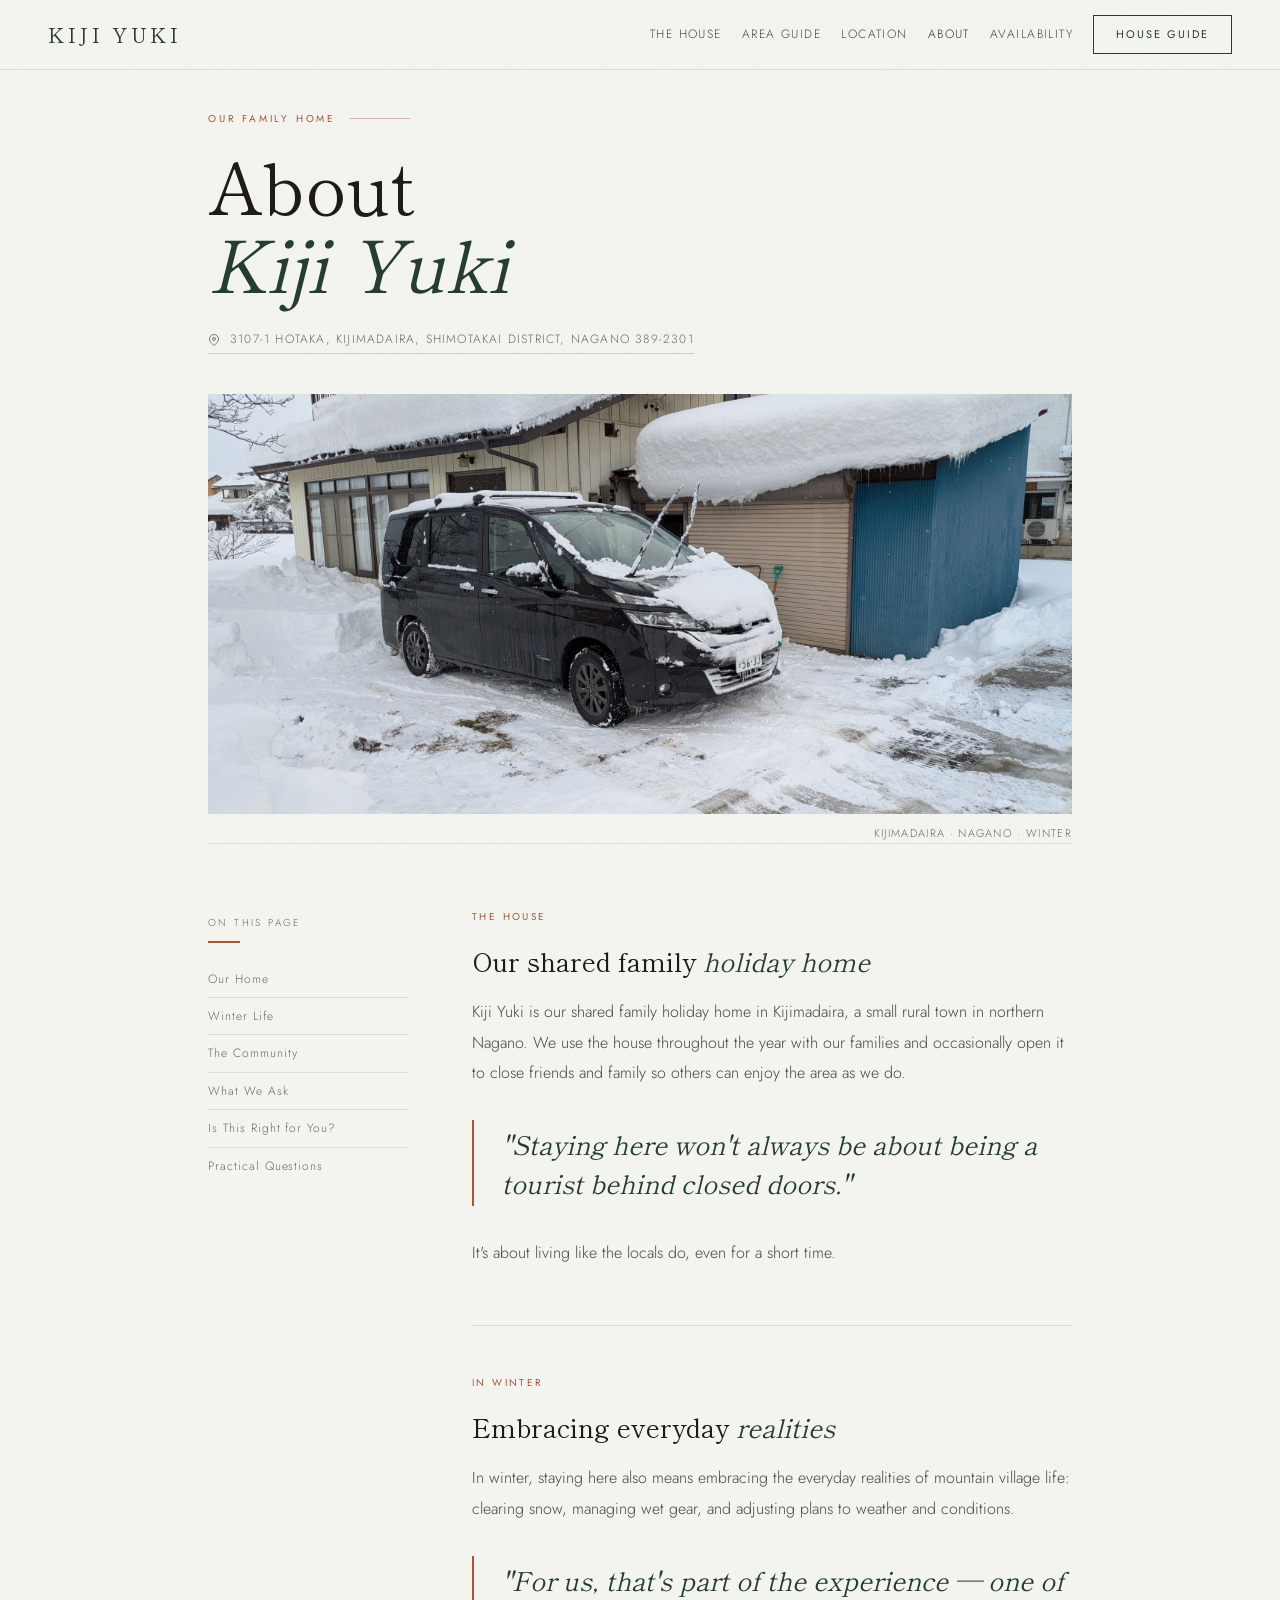
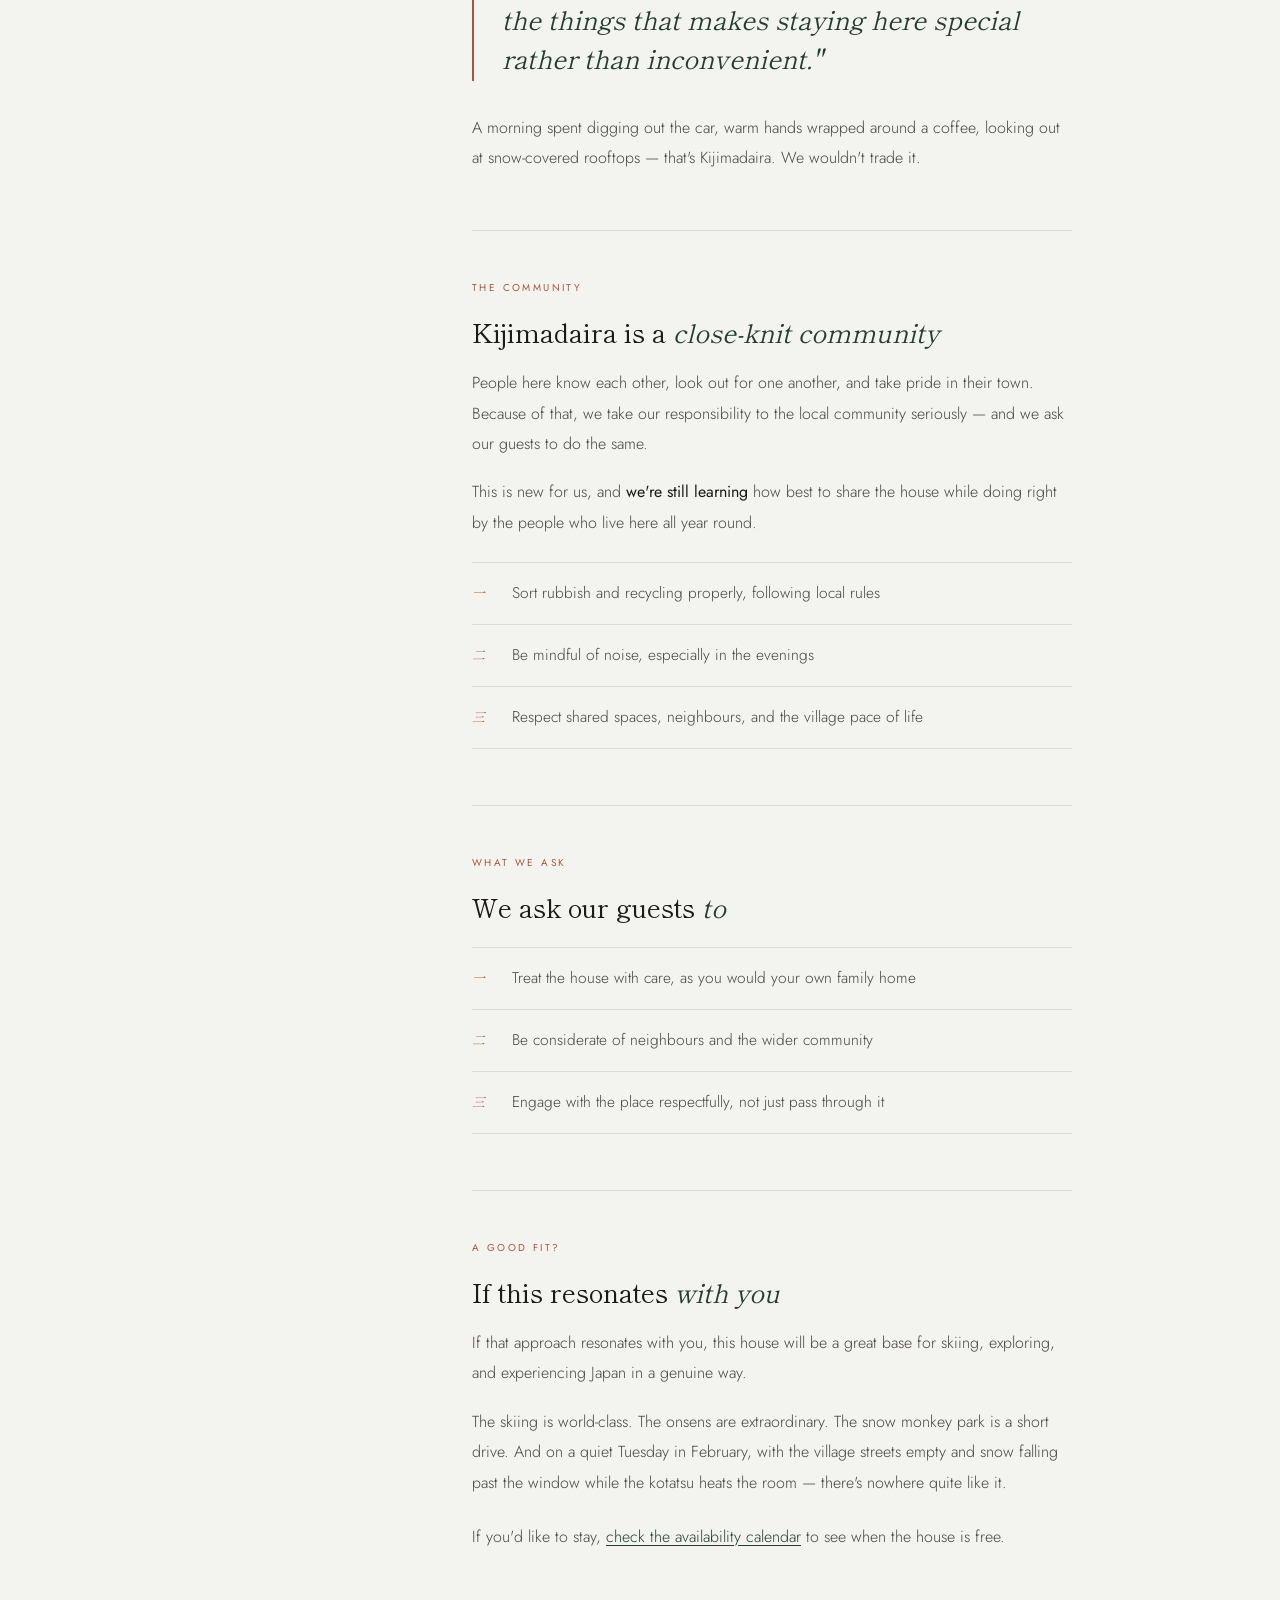
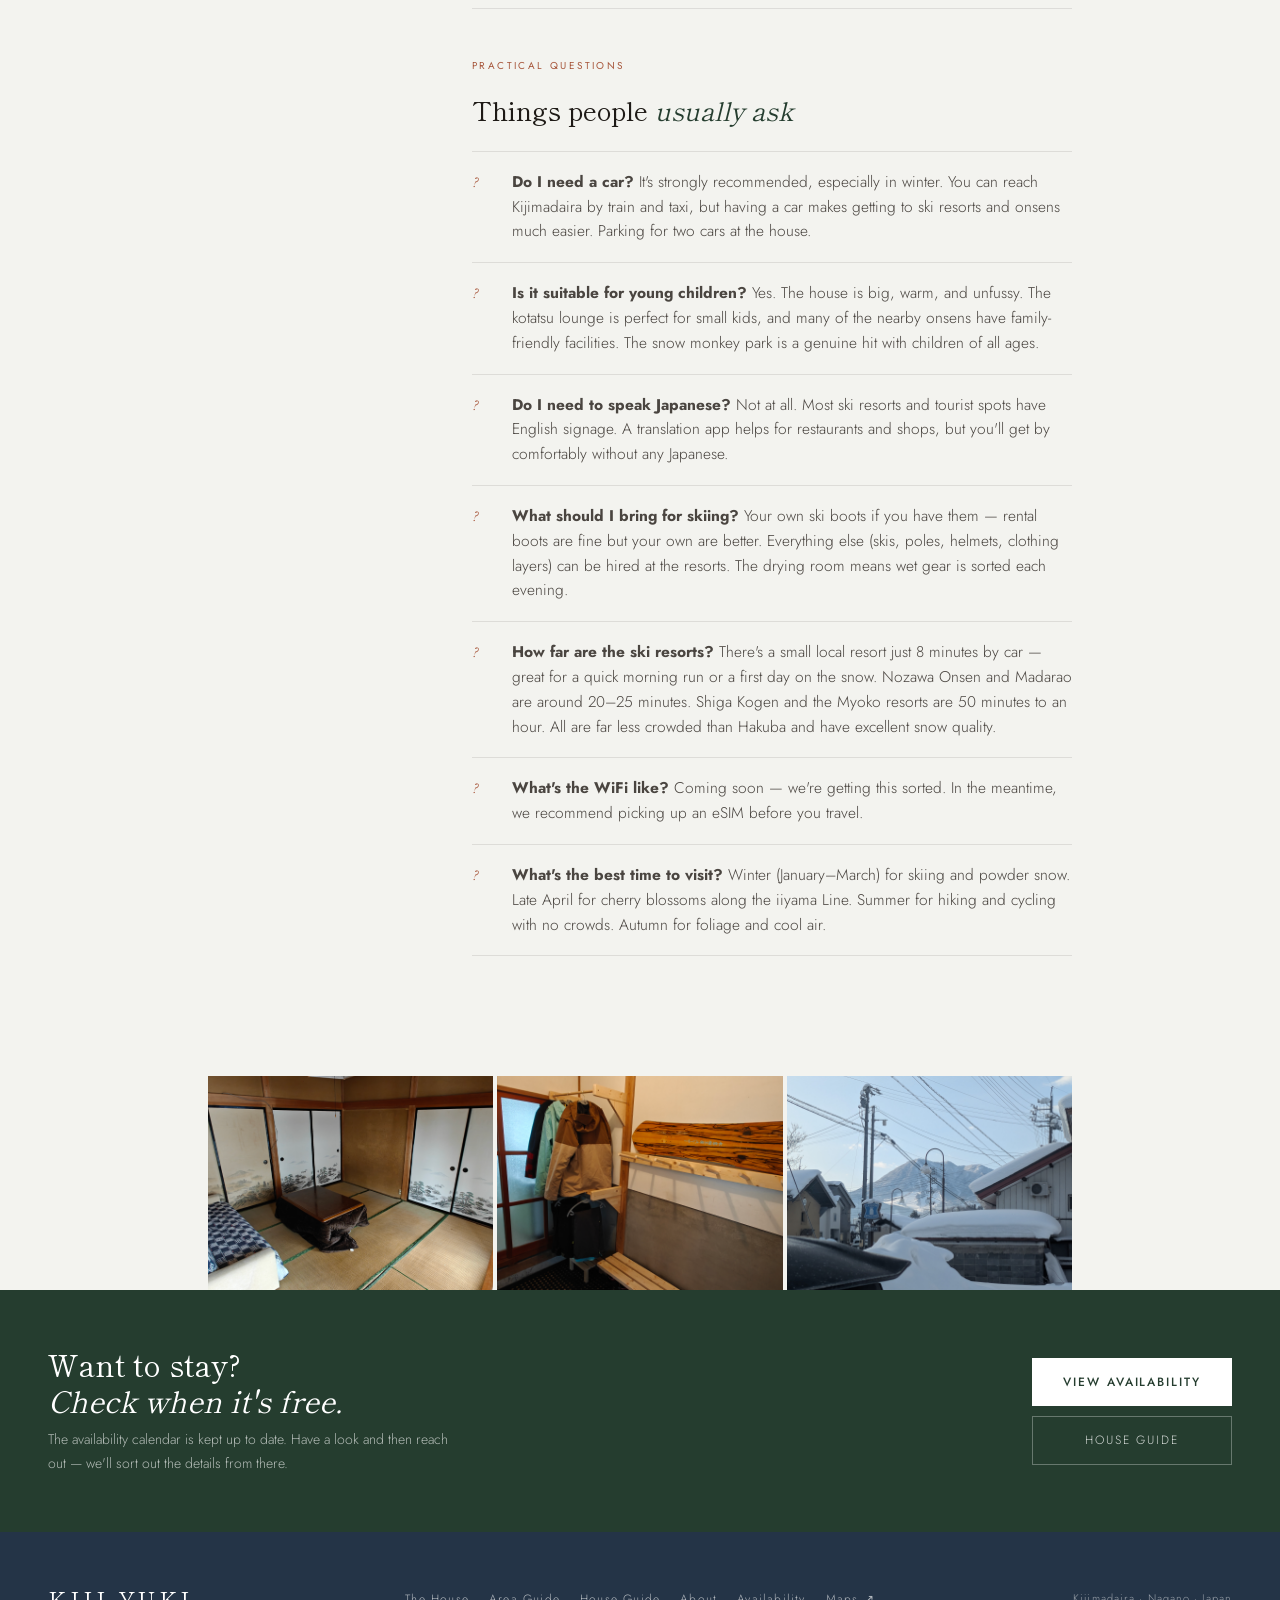
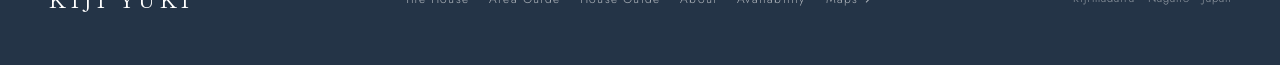
==== commit 2646d99b: "Remove AI speech patterns, simplify tone to sound human Removed em dashes throughout, replaced corpo" ====
--- a/about.html
+++ b/about.html
@@ -6,6 +6,14 @@
 <meta name="description" content="About Kiji Yuki — our shared family holiday home in Kijimadaira, Nagano. Our philosophy, community values, and what we ask of guests.">
 <meta name="theme-color" content="#253D2F">
 <title>About Our Home — Kiji Yuki, Kijimadaira, Nagano</title>
+<link rel="icon" href="assets/favicon.svg" type="image/svg+xml">
+<link rel="canonical" href="https://kijiyuki.com/about.html">
+<meta property="og:type" content="website">
+<meta property="og:title" content="About Our Home — Kiji Yuki, Kijimadaira, Nagano">
+<meta property="og:description" content="About Kiji Yuki — our shared family holiday home in Kijimadaira, Nagano. Our philosophy, community values, and what we ask of guests.">
+<meta property="og:image" content="https://kijiyuki.com/assets/img/exterior-winter.jpg">
+<meta property="og:url" content="https://kijiyuki.com/about.html">
+<meta name="twitter:card" content="summary_large_image">
 <link rel="preconnect" href="https://fonts.googleapis.com">
 <link href="https://fonts.googleapis.com/css2?family=Shippori+Mincho+B1:wght@400;500;700&family=Jost:wght@200;300;400;500&display=swap" rel="stylesheet">
 <link rel="stylesheet" href="assets/css/main.css">
@@ -349,6 +357,7 @@
   <div class="nav-links">
     <a href="index.html#the-house" class="nav-link">The House</a>
     <a href="guide.html" class="nav-link">Area Guide</a>
+    <a href="index.html#location" class="nav-link">Location</a>
     <a href="#" class="nav-link active" aria-current="page">About</a>
     <a href="index.html#availability" class="nav-link">Availability</a>
     <a href="house.html" class="btn-nav">House Guide</a>
@@ -362,6 +371,7 @@
 <div class="mobile-menu" id="mobileMenu">
   <a href="index.html#the-house" onclick="closeMenu()">The House</a>
   <a href="guide.html" onclick="closeMenu()">Area Guide</a>
+  <a href="index.html#location" onclick="closeMenu()">Location</a>
   <a href="#" onclick="closeMenu()">About</a>
   <a href="index.html#availability" onclick="closeMenu()">Availability</a>
   <a href="house.html" class="menu-cta" onclick="closeMenu()">House Guide</a>
@@ -373,7 +383,7 @@
 <div class="page-header">
   <span class="page-eyebrow">Our Family Home</span>
   <h1 class="page-title">About<br><em>Kiji Yuki</em></h1>
-  <a href="https://maps.app.goo.gl/MF5nLHpJL848s6Le8" target="_blank" class="page-address">
+  <a href="https://maps.app.goo.gl/MF5nLHpJL848s6Le8" target="_blank" rel="noopener" class="page-address">
     <svg viewBox="0 0 24 24"><path d="M21 10c0 7-9 13-9 13s-9-6-9-13a9 9 0 0118 0z"/><circle cx="12" cy="10" r="3"/></svg>
     3107-1 Hotaka, Kijimadaira, Shimotakai District, Nagano 389-2301
   </a>
@@ -581,7 +591,7 @@
     <a href="house.html">House Guide</a>
     <a href="about.html">About</a>
     <a href="index.html#availability">Availability</a>
-    <a href="https://maps.app.goo.gl/MF5nLHpJL848s6Le8" target="_blank">Maps ↗</a>
+    <a href="https://maps.app.goo.gl/MF5nLHpJL848s6Le8" target="_blank" rel="noopener">Maps ↗</a>
   </div>
   <div class="footer-right">Kijimadaira · Nagano · Japan</div>
 </footer>
--- a/assets/css/main.css
+++ b/assets/css/main.css
@@ -8,7 +8,7 @@
   --white:   #FFFFFF;
   --forest:  #253D2F;
   --forest2: #3A5C49;
-  --rust:    #B05A3E;
+  --rust:    #A7563B; /* darkened from #B05A3E — AA contrast (≥4.5:1) on cream for small text */
   --stone:   #6E675D; /* AA contrast (≥4.5:1) on cream for small text */
   --indigo:  #243447;
   --ice:     #C8D6E0;
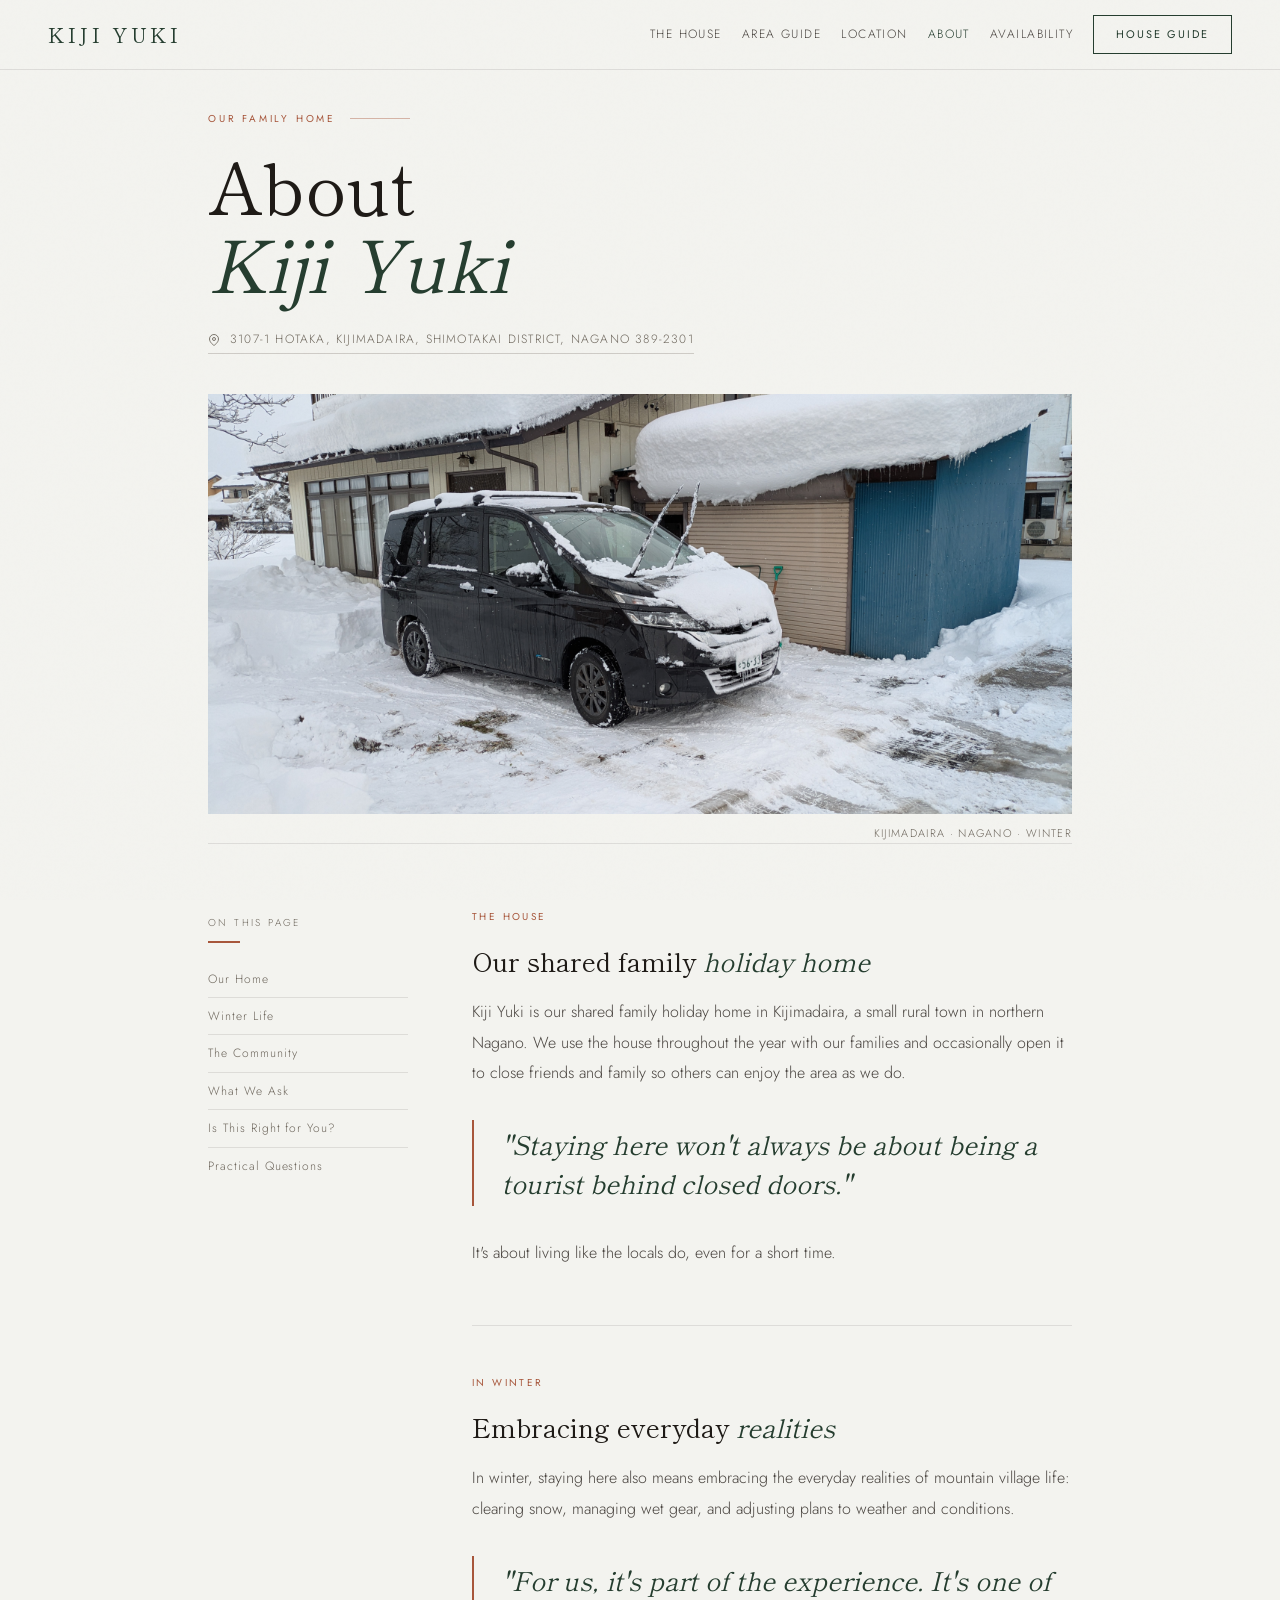
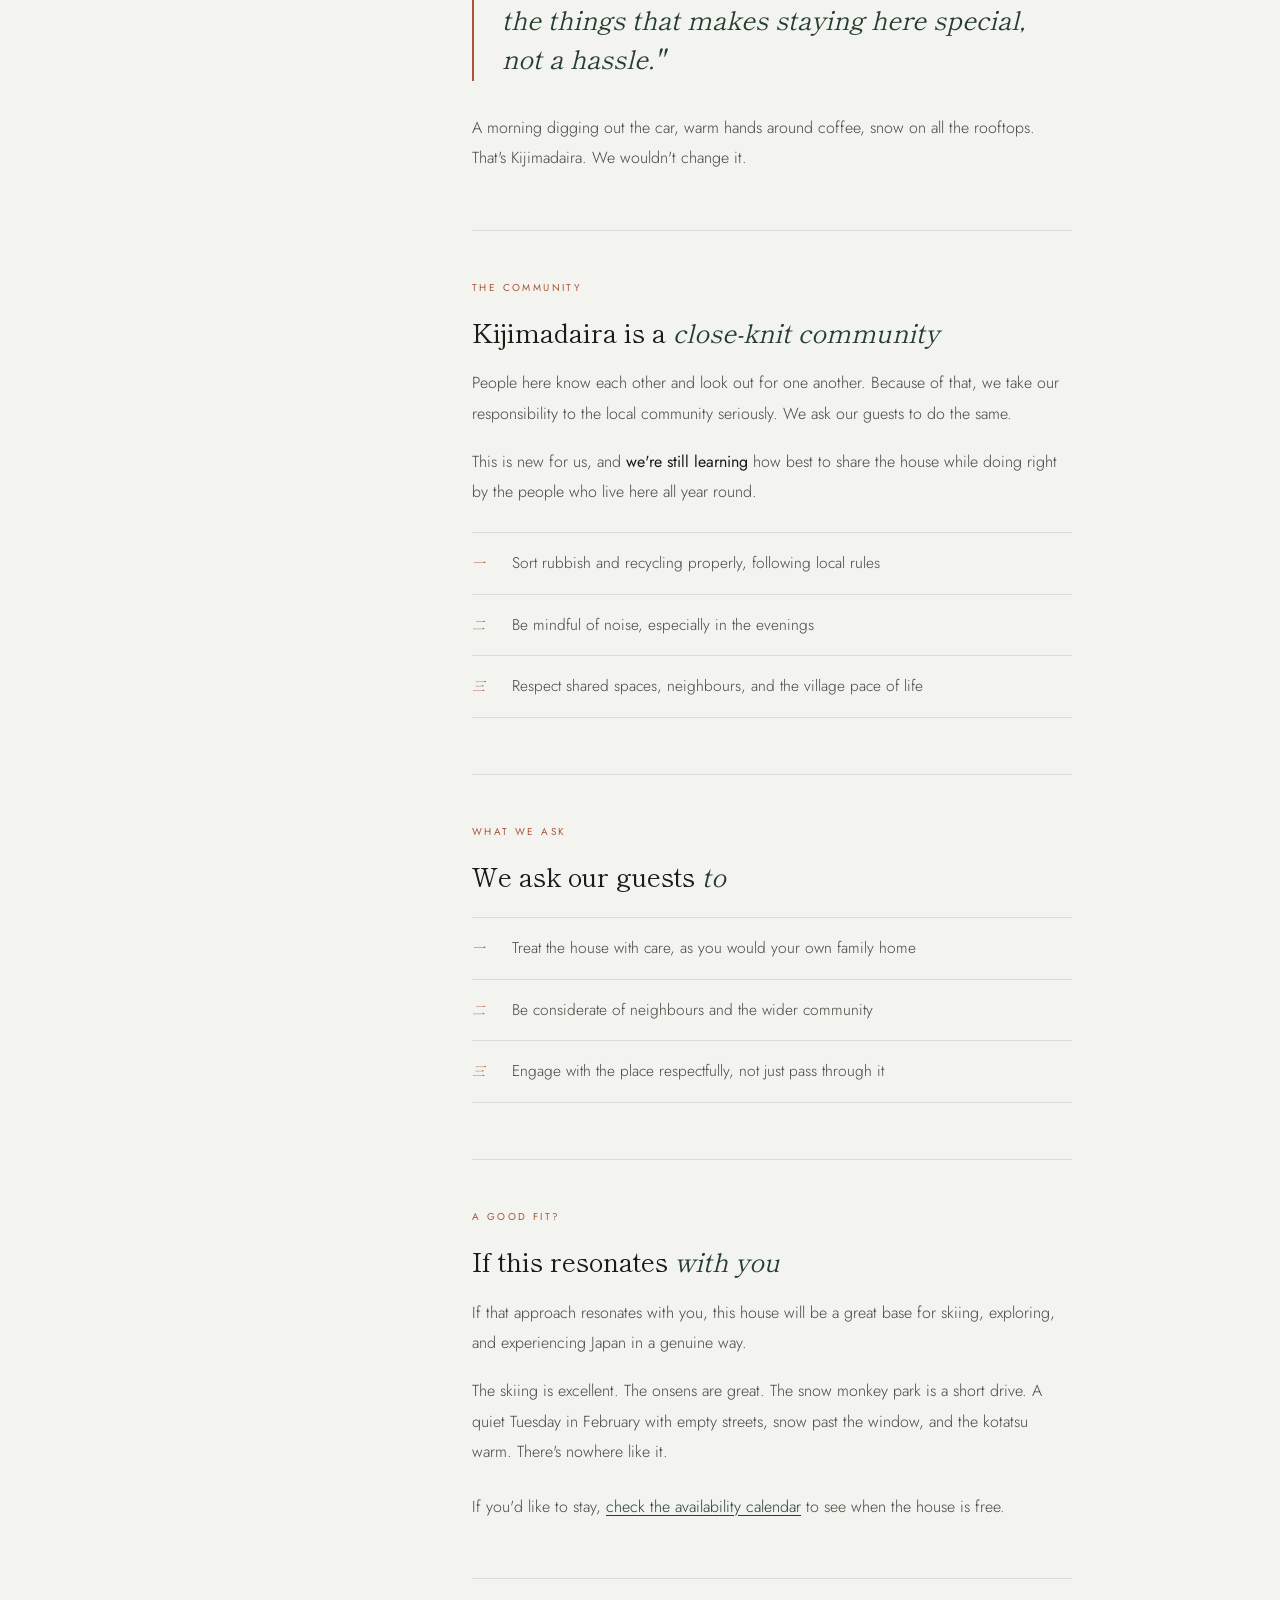
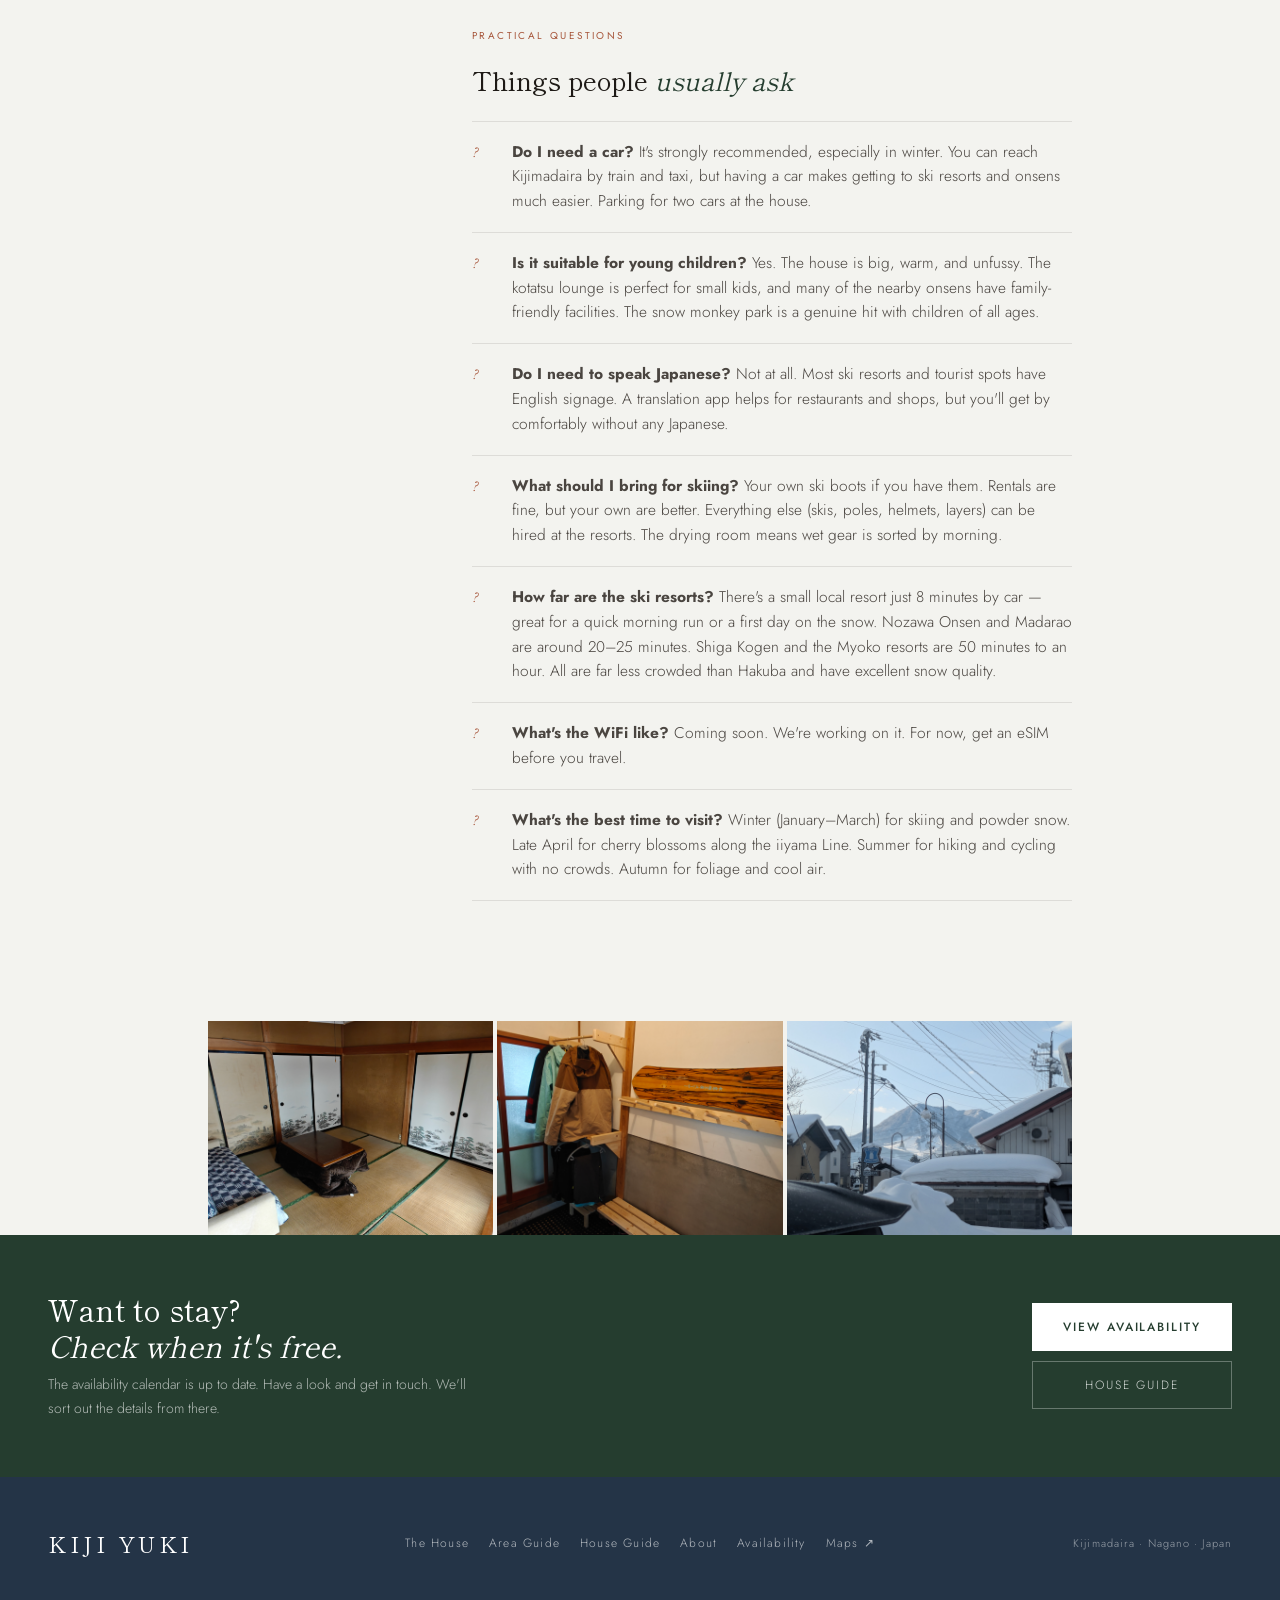
==== commit b7361e85: "Remove remaining AI tone from about and guide pages Stripped em dashes from about.html and guide.htm" ====
--- a/about.html
+++ b/about.html
@@ -447,11 +447,11 @@
         </div>
 
         <blockquote class="pull-quote">
-          "For us, that's part of the experience — one of the things that makes staying here special rather than inconvenient."
+          "For us, it's part of the experience. It's one of the things that makes staying here special, not a hassle."
         </blockquote>
 
         <div class="es-body">
-          <p>A morning spent digging out the car, warm hands wrapped around a coffee, looking out at snow-covered rooftops — that's Kijimadaira. We wouldn't trade it.</p>
+          <p>A morning digging out the car, warm hands around coffee, snow on all the rooftops. That's Kijimadaira. We wouldn't change it.</p>
         </div>
       </div>
 
@@ -462,7 +462,7 @@
         <span class="es-label">The Community</span>
         <h2 class="es-h">Kijimadaira is a <em>close-knit community</em></h2>
         <div class="es-body">
-          <p>People here know each other, look out for one another, and take pride in their town. Because of that, we take our responsibility to the local community seriously — and we ask our guests to do the same.</p>
+          <p>People here know each other and look out for one another. Because of that, we take our responsibility to the local community seriously. We ask our guests to do the same.</p>
           <p>This is new for us, and <strong>we're still learning</strong> how best to share the house while doing right by the people who live here all year round.</p>
         </div>
 
@@ -513,7 +513,7 @@
         <h2 class="es-h">If this resonates <em>with you</em></h2>
         <div class="es-body">
           <p>If that approach resonates with you, this house will be a great base for skiing, exploring, and experiencing Japan in a genuine way.</p>
-          <p>The skiing is world-class. The onsens are extraordinary. The snow monkey park is a short drive. And on a quiet Tuesday in February, with the village streets empty and snow falling past the window while the kotatsu heats the room — there's nowhere quite like it.</p>
+          <p>The skiing is excellent. The onsens are great. The snow monkey park is a short drive. A quiet Tuesday in February with empty streets, snow past the window, and the kotatsu warm. There's nowhere like it.</p>
           <p style="margin-top:24px;">If you'd like to stay, <a href="index.html#availability" style="color:var(--forest);text-underline-offset:3px;">check the availability calendar</a> to see when the house is free.</p>
         </div>
       </div>
@@ -540,7 +540,7 @@
           </li>
           <li>
             <span class="pl-marker">?</span>
-            <span><strong>What should I bring for skiing?</strong> Your own ski boots if you have them — rental boots are fine but your own are better. Everything else (skis, poles, helmets, clothing layers) can be hired at the resorts. The drying room means wet gear is sorted each evening.</span>
+            <span><strong>What should I bring for skiing?</strong> Your own ski boots if you have them. Rentals are fine, but your own are better. Everything else (skis, poles, helmets, layers) can be hired at the resorts. The drying room means wet gear is sorted by morning.</span>
           </li>
           <li>
             <span class="pl-marker">?</span>
@@ -548,7 +548,7 @@
           </li>
           <li>
             <span class="pl-marker">?</span>
-            <span><strong>What's the WiFi like?</strong> Coming soon — we're getting this sorted. In the meantime, we recommend picking up an eSIM before you travel.</span>
+            <span><strong>What's the WiFi like?</strong> Coming soon. We're working on it. For now, get an eSIM before you travel.</span>
           </li>
           <li>
             <span class="pl-marker">?</span>
@@ -572,7 +572,7 @@
 <div class="closing">
   <div>
     <h2 class="closing-h">Want to stay?<br><em>Check when it's free.</em></h2>
-    <p class="closing-p">The availability calendar is kept up to date. Have a look and then reach out — we'll sort out the details from there.</p>
+    <p class="closing-p">The availability calendar is up to date. Have a look and get in touch. We'll sort out the details from there.</p>
   </div>
   <div class="closing-btns">
     <a href="index.html#availability" class="btn-white">View Availability</a>
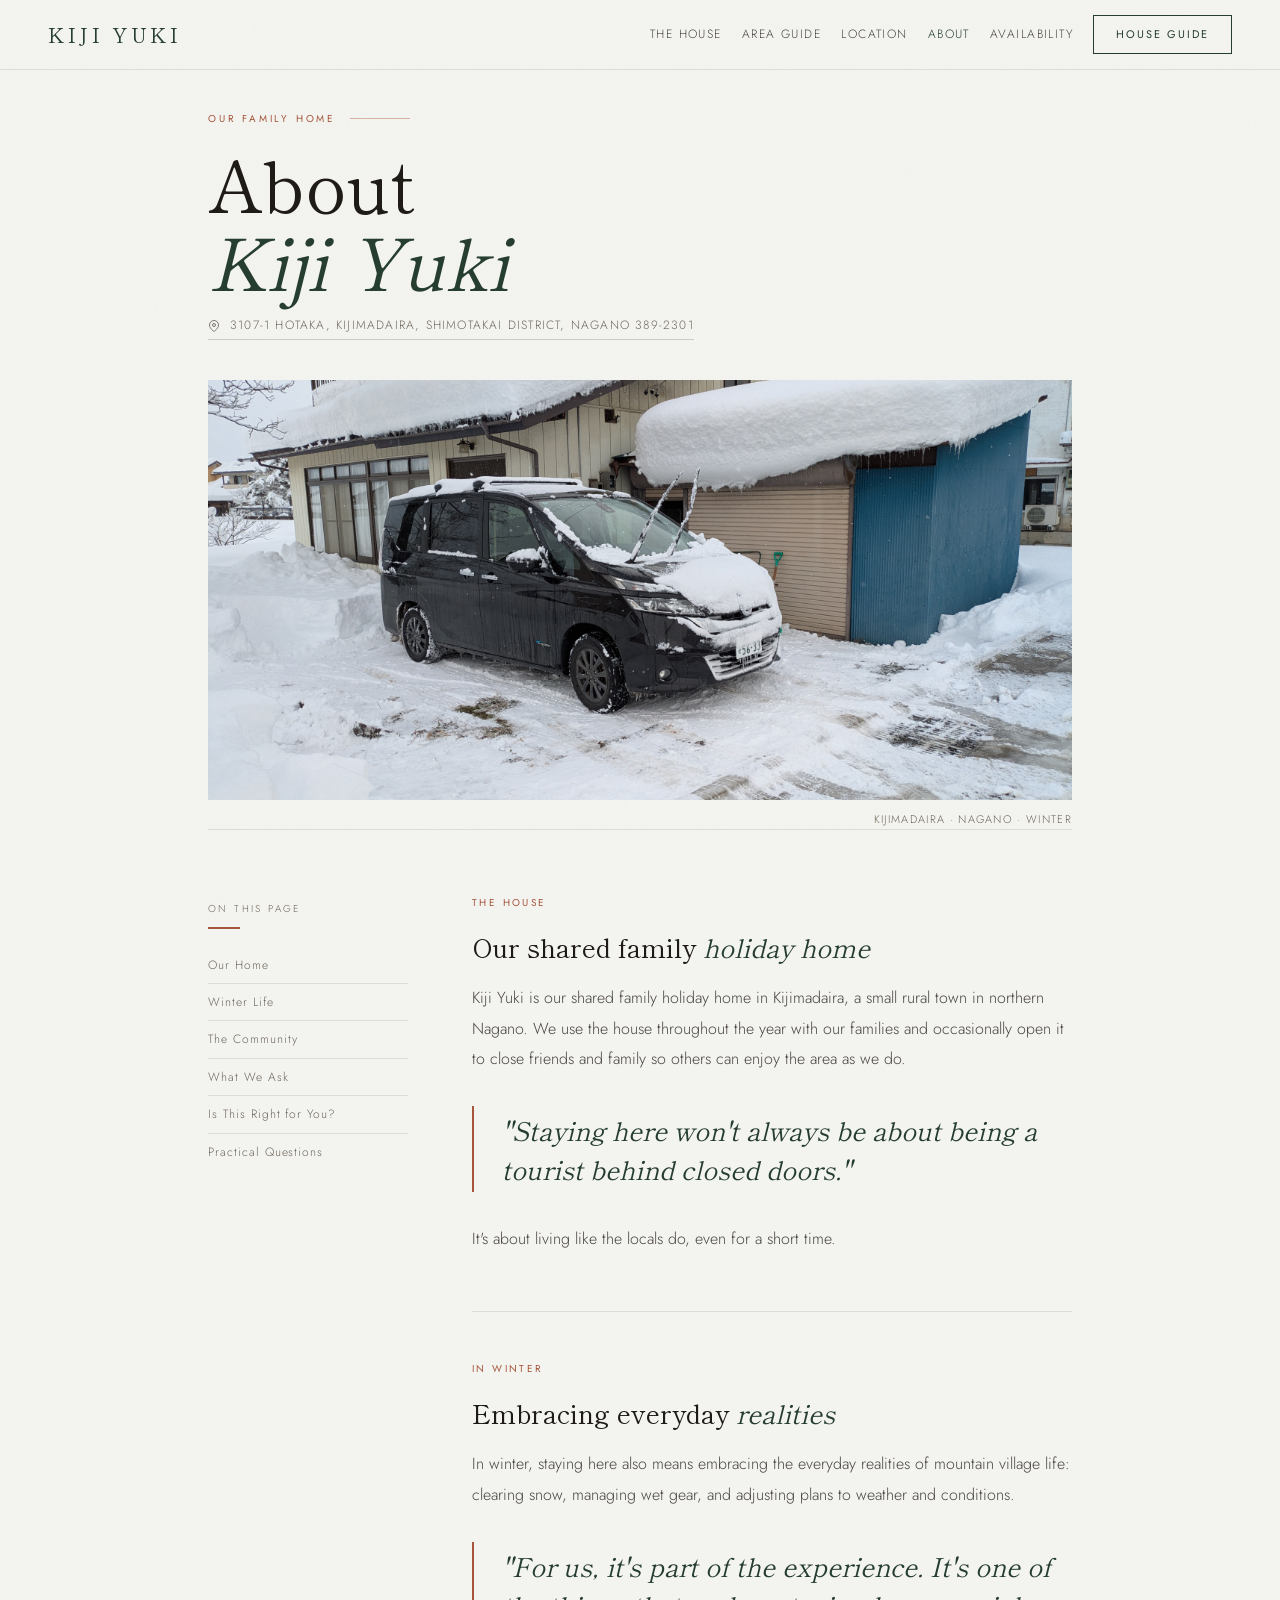
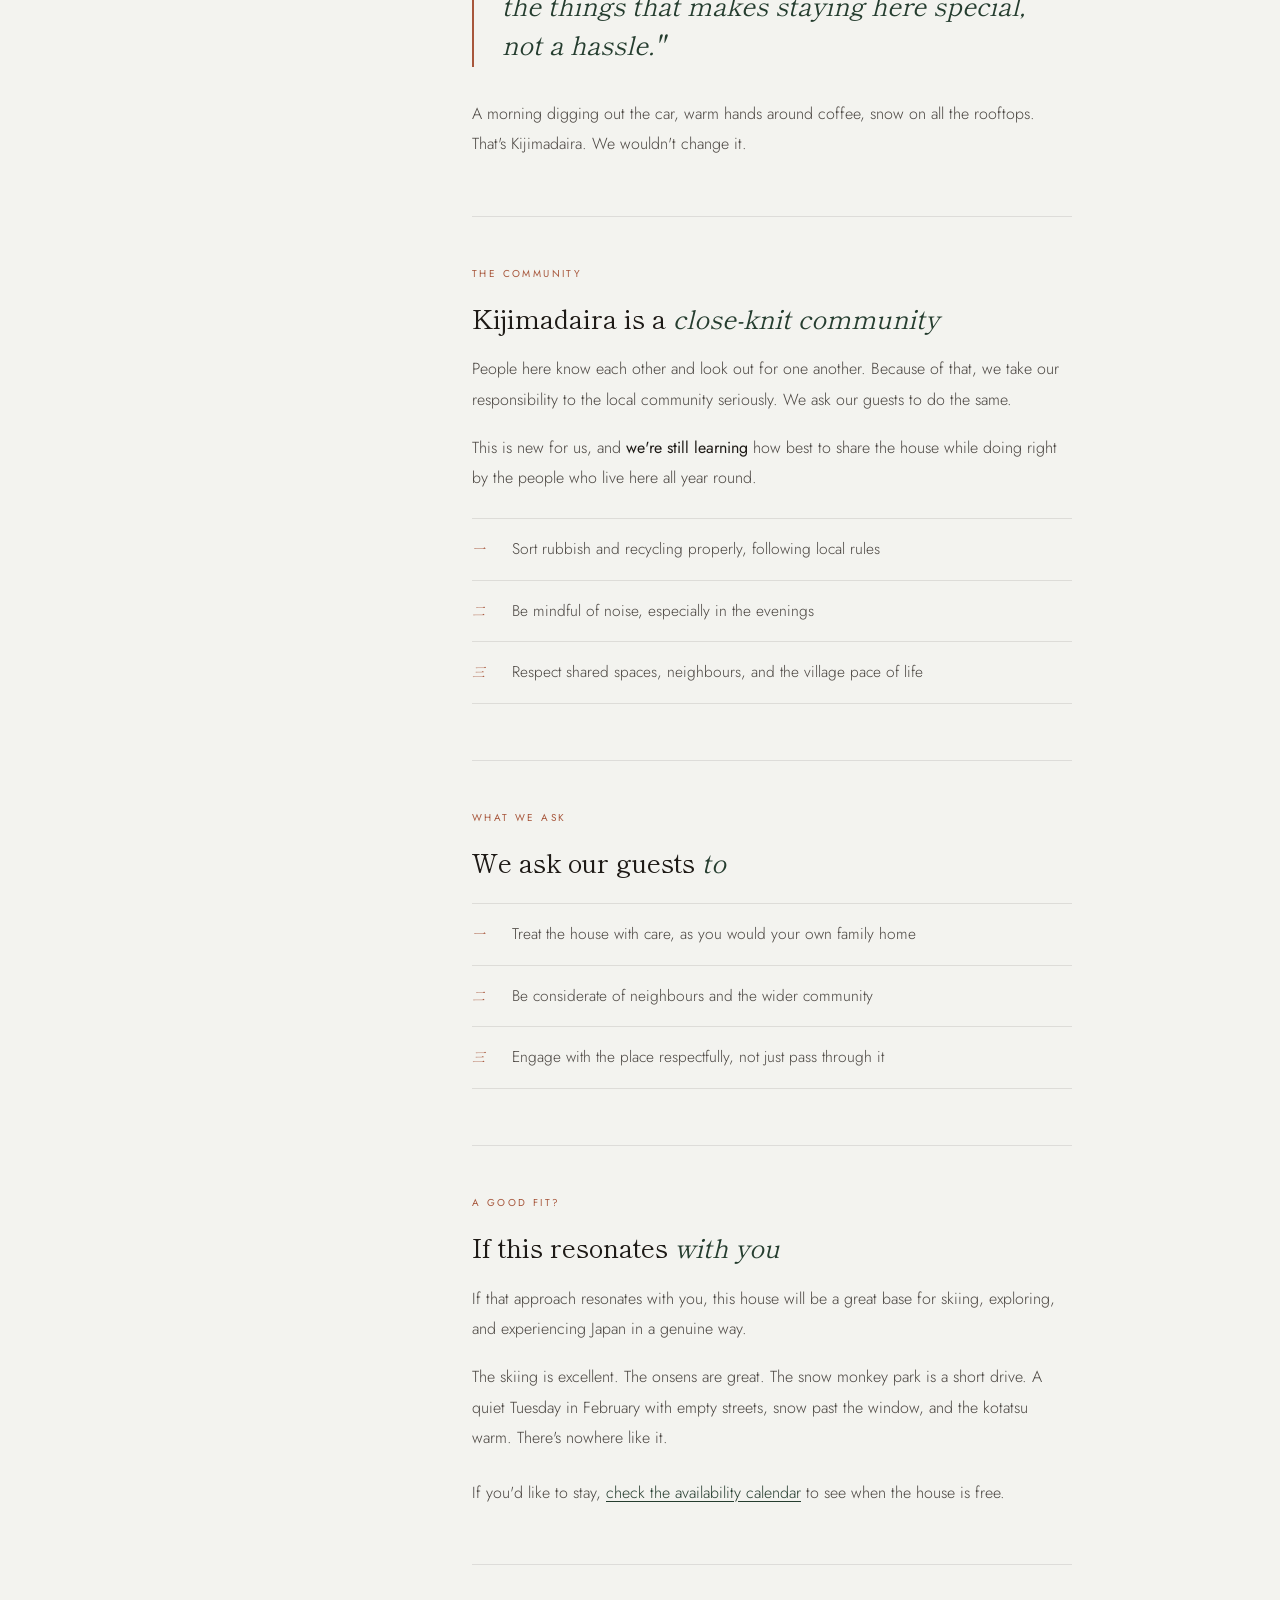
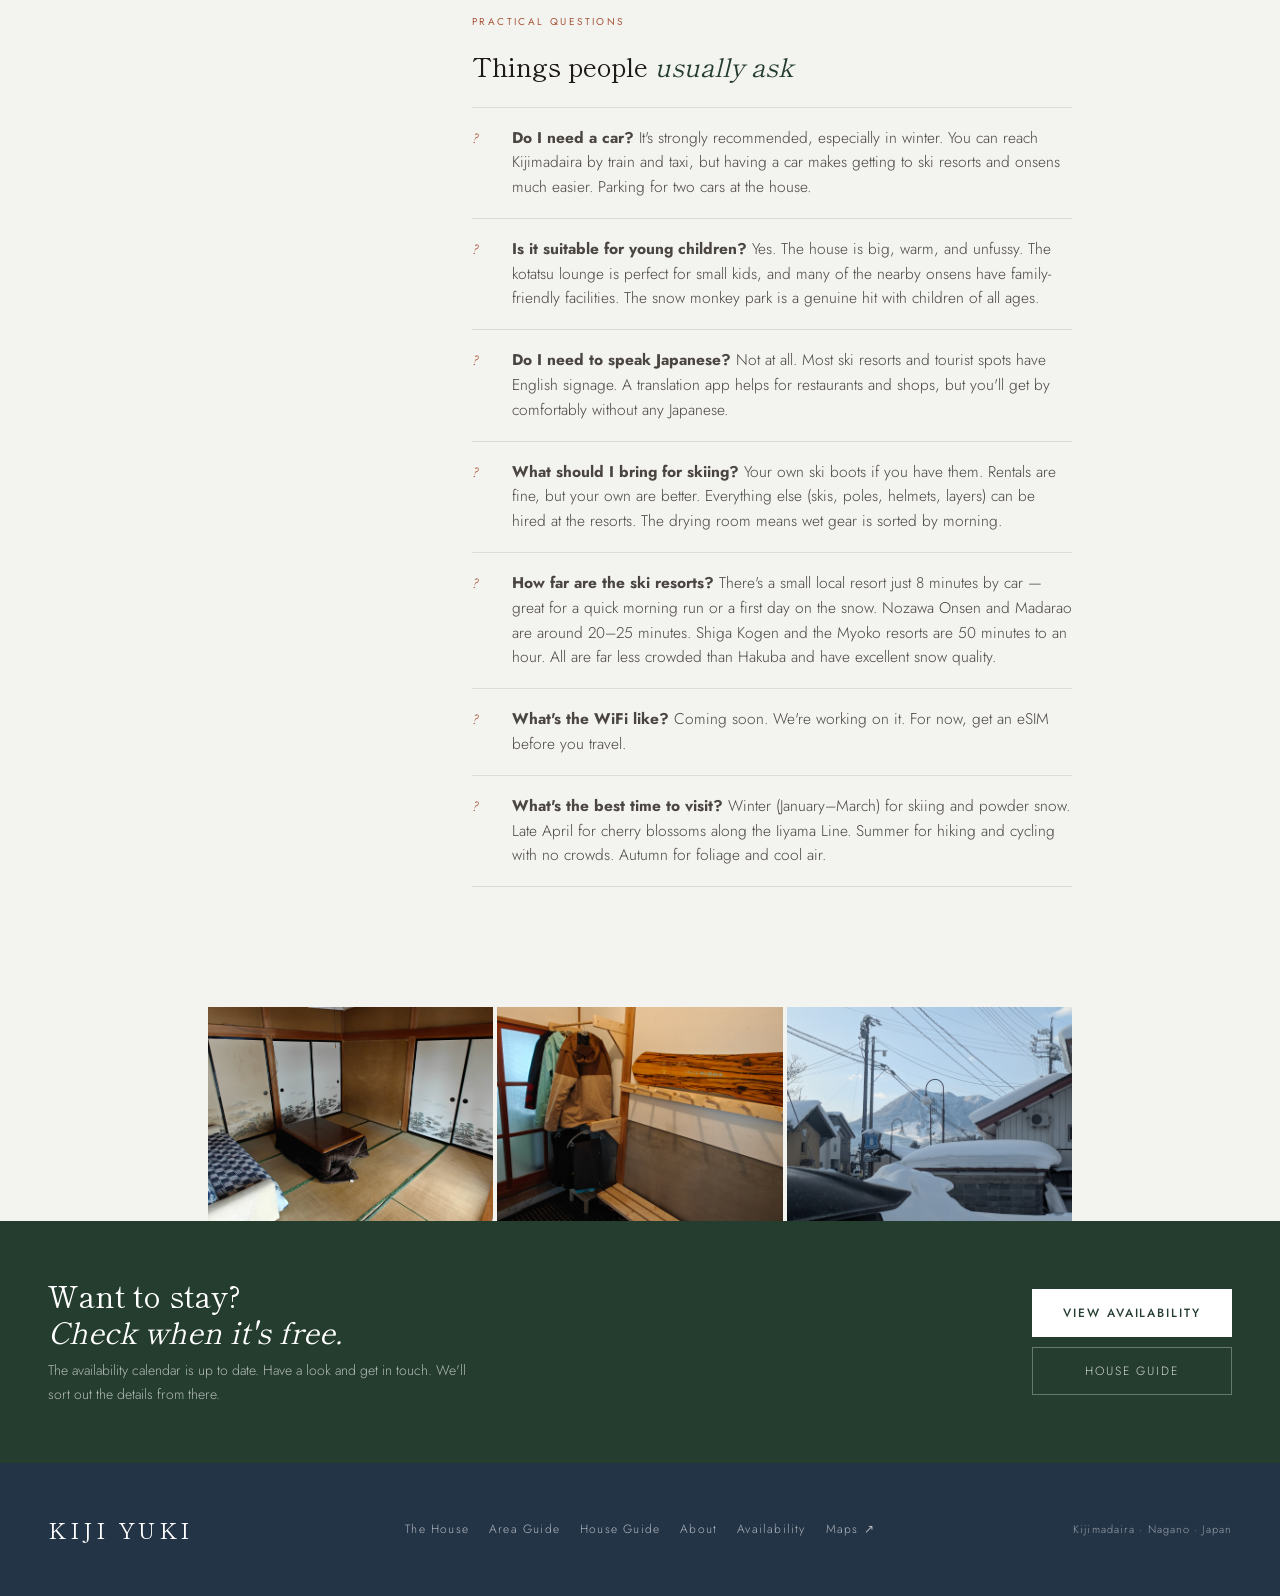
==== commit 837038c6: "Fix content errors, repair availability nav, replace emoji with SVG icons Content: - "iiyama Line" -" ====
--- a/about.html
+++ b/about.html
@@ -1,4 +1,4 @@
-﻿<!DOCTYPE html>
+<!DOCTYPE html>
 <html lang="en">
 <head>
 <meta charset="UTF-8">
@@ -14,50 +14,15 @@
 <meta property="og:image" content="https://kijiyuki.com/assets/img/exterior-winter.jpg">
 <meta property="og:url" content="https://kijiyuki.com/about.html">
 <meta name="twitter:card" content="summary_large_image">
+<meta name="robots" content="noindex">
 <link rel="preconnect" href="https://fonts.googleapis.com">
 <link href="https://fonts.googleapis.com/css2?family=Shippori+Mincho+B1:wght@400;500;700&family=Jost:wght@200;300;400;500&display=swap" rel="stylesheet">
 <link rel="stylesheet" href="assets/css/main.css">
 <style>
-
-/* ─── PAGE HEADER ────────────────────────────────────── */
-.page-header {
-  padding: 110px 48px 0;
-  max-width: 960px;
-  margin: 0 auto;
-}
-.page-eyebrow {
-  font-size: 10px;
-  letter-spacing: 0.28em;
-  text-transform: uppercase;
-  color: var(--rust);
-  font-weight: 400;
-  margin-bottom: 18px;
-  display: flex;
-  align-items: center;
-  gap: 14px;
-  opacity: 0;
-  transform: translateY(16px);
-  animation: fadeUp 0.8s 0.2s forwards;
-}
-.page-eyebrow::after {
-  content: '';
-  flex: 0 0 60px;
-  height: 1px;
-  background: var(--rust);
-  opacity: 0.4;
-}
-.page-title {
-  font-family: 'Shippori Mincho B1', serif;
-  font-size: clamp(40px, 6vw, 72px);
-  font-weight: 400;
-  line-height: 1.08;
-  color: var(--text);
-  margin-bottom: 28px;
-  opacity: 0;
-  transform: translateY(20px);
-  animation: fadeUp 0.9s 0.35s forwards;
-}
-.page-title em { font-style: italic; color: var(--forest); }
+/* page-specific overrides on the shared heading base in main.css */
+.page-header { max-width: 960px; padding-top: 110px; }
+.page-title { font-size: clamp(40px, 6vw, 72px); }
+
 .page-address {
   display: inline-flex;
   align-items: center;
@@ -75,9 +40,6 @@
 }
 .page-address:hover { color: var(--forest); border-color: var(--forest); }
 .page-address svg { width: 12px; height: 12px; fill: none; stroke: currentColor; stroke-width: 1.8; flex-shrink: 0; }
-
-
-/* ─── HERO IMAGE ─────────────────────────────────────── */
 .page-hero {
   max-width: 960px;
   margin: 40px auto 0;
@@ -99,15 +61,11 @@
   margin-top: 10px;
   text-align: right;
 }
-
-/* ─── MAIN ESSAY LAYOUT ──────────────────────────────── */
 .essay-wrap {
   max-width: 960px;
   margin: 0 auto;
   padding: 0 48px;
 }
-
-/* Two-column layout: sidebar + main text */
 .essay-body {
   display: grid;
   grid-template-columns: 200px 1fr;
@@ -152,10 +110,7 @@
 }
 .sidebar-nav li a:hover { color: var(--forest); }
 .sidebar-nav li:last-child a { border-bottom: none; }
-
 .essay-main { min-width: 0; }
-
-/* ─── SECTION BLOCKS ─────────────────────────────────── */
 .essay-section {
   margin-bottom: 56px;
   opacity: 0;
@@ -163,7 +118,6 @@
   transition: opacity 0.7s ease, transform 0.7s ease;
 }
 .essay-section.visible { opacity: 1; transform: translateY(0); }
-
 .es-label {
   font-size: 10px;
   letter-spacing: 0.24em;
@@ -182,7 +136,6 @@
   line-height: 1.25;
 }
 .es-h em { font-style: italic; color: var(--forest); }
-
 .es-body {
   font-size: 16px;
   color: var(--text-2);
@@ -191,8 +144,6 @@
 .es-body p + p { margin-top: 18px; }
 .es-body strong { color: var(--text); font-weight: 400; }
 .es-body a { color: var(--forest); text-underline-offset: 3px; }
-
-/* ─── PULL QUOTE ─────────────────────────────────────── */
 .pull-quote {
   font-family: 'Shippori Mincho B1', serif;
   font-size: clamp(20px, 2.5vw, 26px);
@@ -204,8 +155,6 @@
   padding: 4px 0 4px 28px;
   margin: 32px 0;
 }
-
-/* ─── PRINCIPLE LISTS ────────────────────────────────── */
 .principle-list {
   list-style: none;
   margin: 24px 0;
@@ -230,15 +179,11 @@
   width: 20px;
   margin-top: 2px;
 }
-
-/* ─── DIVIDER ─────────────────────────────────────────── */
 .es-divider {
   border: none;
   border-top: 1px solid var(--border);
   margin: 48px 0;
 }
-
-/* ─── PHOTO ROW ─────────────────────────────────────── */
 .photo-row {
   display: grid;
   grid-template-columns: repeat(3,1fr);
@@ -253,8 +198,6 @@
   object-fit: cover;
   display: block;
 }
-
-/* ─── CLOSING SECTION ────────────────────────────────── */
 .closing {
   background: var(--forest);
   padding: 56px 48px;
@@ -309,8 +252,6 @@
   transition: border-color 0.2s, color 0.2s;
 }
 .btn-ghost:hover { border-color: rgba(255,255,255,0.8); color: #fff; }
-
-/* ─── RESPONSIVE ─────────────────────────────────────── */
 @media (max-width: 900px) {
   .btn-nav { display: none; }
 
@@ -335,7 +276,6 @@
   .closing-btns { flex-direction: row; flex-wrap: wrap; gap: 10px; }
   .btn-white, .btn-ghost { flex: 1; min-width: 140px; }
 }
-
 @media (max-width: 560px) {
   .photo-row { grid-template-columns: 1fr; }
   .page-title { font-size: clamp(32px, 9vw, 48px); }
@@ -359,7 +299,7 @@
     <a href="guide.html" class="nav-link">Area Guide</a>
     <a href="index.html#location" class="nav-link">Location</a>
     <a href="#" class="nav-link active" aria-current="page">About</a>
-    <a href="index.html#availability" class="nav-link">Availability</a>
+    <a href="availability.html" class="nav-link">Availability</a>
     <a href="house.html" class="btn-nav">House Guide</a>
     <button class="hamburger" id="hamburger" aria-label="Open menu" aria-expanded="false" aria-controls="mobileMenu">
       <span></span><span></span><span></span>
@@ -373,7 +313,7 @@
   <a href="guide.html" onclick="closeMenu()">Area Guide</a>
   <a href="index.html#location" onclick="closeMenu()">Location</a>
   <a href="#" onclick="closeMenu()">About</a>
-  <a href="index.html#availability" onclick="closeMenu()">Availability</a>
+  <a href="availability.html" onclick="closeMenu()">Availability</a>
   <a href="house.html" class="menu-cta" onclick="closeMenu()">House Guide</a>
 </div>
 
@@ -514,7 +454,7 @@
         <div class="es-body">
           <p>If that approach resonates with you, this house will be a great base for skiing, exploring, and experiencing Japan in a genuine way.</p>
           <p>The skiing is excellent. The onsens are great. The snow monkey park is a short drive. A quiet Tuesday in February with empty streets, snow past the window, and the kotatsu warm. There's nowhere like it.</p>
-          <p style="margin-top:24px;">If you'd like to stay, <a href="index.html#availability" style="color:var(--forest);text-underline-offset:3px;">check the availability calendar</a> to see when the house is free.</p>
+          <p style="margin-top:24px;">If you'd like to stay, <a href="availability.html" style="color:var(--forest);text-underline-offset:3px;">check the availability calendar</a> to see when the house is free.</p>
         </div>
       </div>
 
@@ -552,7 +492,7 @@
           </li>
           <li>
             <span class="pl-marker">?</span>
-            <span><strong>What's the best time to visit?</strong> Winter (January–March) for skiing and powder snow. Late April for cherry blossoms along the iiyama Line. Summer for hiking and cycling with no crowds. Autumn for foliage and cool air.</span>
+            <span><strong>What's the best time to visit?</strong> Winter (January–March) for skiing and powder snow. Late April for cherry blossoms along the Iiyama Line. Summer for hiking and cycling with no crowds. Autumn for foliage and cool air.</span>
           </li>
         </ul>
       </div>
@@ -575,7 +515,7 @@
     <p class="closing-p">The availability calendar is up to date. Have a look and get in touch. We'll sort out the details from there.</p>
   </div>
   <div class="closing-btns">
-    <a href="index.html#availability" class="btn-white">View Availability</a>
+    <a href="availability.html" class="btn-white">View Availability</a>
     <a href="house.html" class="btn-ghost">House Guide</a>
   </div>
 </div>
@@ -590,7 +530,7 @@
     <a href="guide.html">Area Guide</a>
     <a href="house.html">House Guide</a>
     <a href="about.html">About</a>
-    <a href="index.html#availability">Availability</a>
+    <a href="availability.html">Availability</a>
     <a href="https://maps.app.goo.gl/MF5nLHpJL848s6Le8" target="_blank" rel="noopener">Maps ↗</a>
   </div>
   <div class="footer-right">Kijimadaira · Nagano · Japan</div>
--- a/assets/css/main.css
+++ b/assets/css/main.css
@@ -248,3 +248,91 @@
   }
   .reveal { opacity: 1; transform: none; }
 }
+
+/* ─── ICONS ──────────────────────────────────────────────── */
+/* Thin-line SVG icons replacing colour emoji. Sized in em so the
+   existing font-size on each icon container still controls scale. */
+.icon {
+  width: 1em;
+  height: 1em;
+  display: inline-block;
+  vertical-align: -0.125em;
+  fill: none;
+  stroke: currentColor;
+  stroke-width: 1.4;
+  stroke-linecap: round;
+  stroke-linejoin: round;
+  color: var(--forest);
+}
+.tab-btn .icon { color: currentColor; stroke-width: 1.3; margin-right: 7px; }
+.ov-icon .icon, .nearby-icon .icon, .food-icon .icon, .qn-icon .icon { color: var(--rust); }
+.etiq-icon .icon, .pdf-icon .icon { color: var(--forest); }
+.bin-icon .icon { color: var(--forest2); }
+.food-inline .icon { color: var(--rust); }
+
+/* ─── SHARED PAGE / SECTION HEADINGS ─────────────────────── */
+/* Canonical base for the page-header and section-heading patterns that
+   about / house / guide / availability / index all use. Pages override
+   only font-size (and about.html its narrower max-width) inline, since
+   inline <style> loads after this file. */
+.page-header {
+  padding: 100px 48px 0;
+  max-width: 1080px;
+  margin: 0 auto;
+}
+.page-eyebrow {
+  font-size: 10px;
+  letter-spacing: 0.28em;
+  text-transform: uppercase;
+  color: var(--rust);
+  font-weight: 400;
+  margin-bottom: 16px;
+  display: flex;
+  align-items: center;
+  gap: 14px;
+  opacity: 0;
+  transform: translateY(16px);
+  animation: fadeUp 0.8s 0.2s forwards;
+}
+.page-eyebrow::after {
+  content: '';
+  flex: 0 0 60px;
+  height: 1px;
+  background: var(--rust);
+  opacity: 0.4;
+}
+.page-title {
+  font-family: 'Shippori Mincho B1', serif;
+  font-weight: 400;
+  line-height: 1.08;
+  color: var(--text);
+  margin-bottom: 16px;
+  opacity: 0;
+  transform: translateY(20px);
+  animation: fadeUp 0.9s 0.4s forwards;
+}
+.page-title em { font-style: italic; color: var(--forest); }
+
+.s-eyebrow {
+  font-size: 10px;
+  letter-spacing: 0.28em;
+  text-transform: uppercase;
+  color: var(--rust);
+  font-weight: 400;
+  margin-bottom: 12px;
+  display: block;
+}
+.s-title {
+  font-family: 'Shippori Mincho B1', serif;
+  font-weight: 400;
+  color: var(--text);
+  line-height: 1.15;
+  margin-bottom: 20px;
+}
+.s-title em { font-style: italic; color: var(--forest); }
+
+/* Section body copy — used on index.html and house.html. Was previously
+   defined only in house.html, leaving the homepage copy unstyled. */
+.s-body { font-size: 15px; color: var(--text-2); line-height: 1.85; max-width: 680px; }
+.s-body p + p { margin-top: 14px; }
+.s-body strong { color: var(--text); font-weight: 400; }
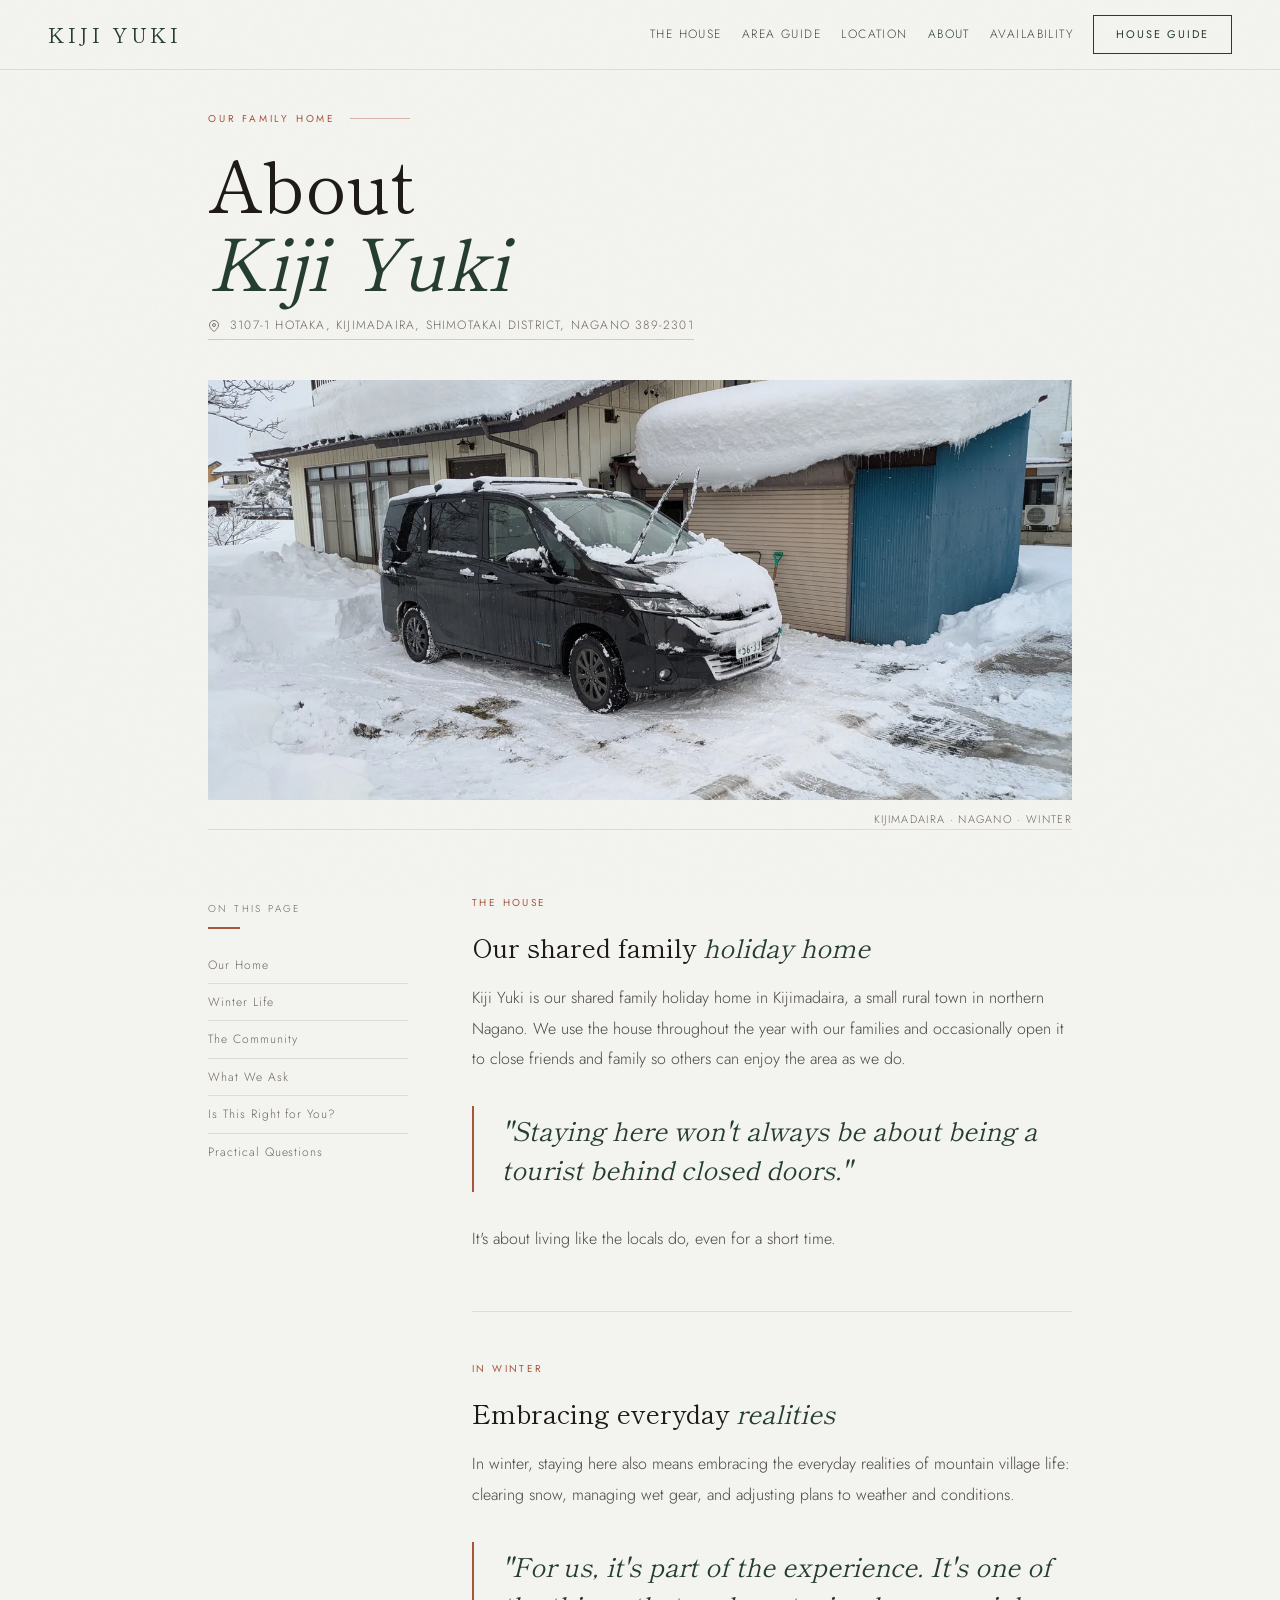
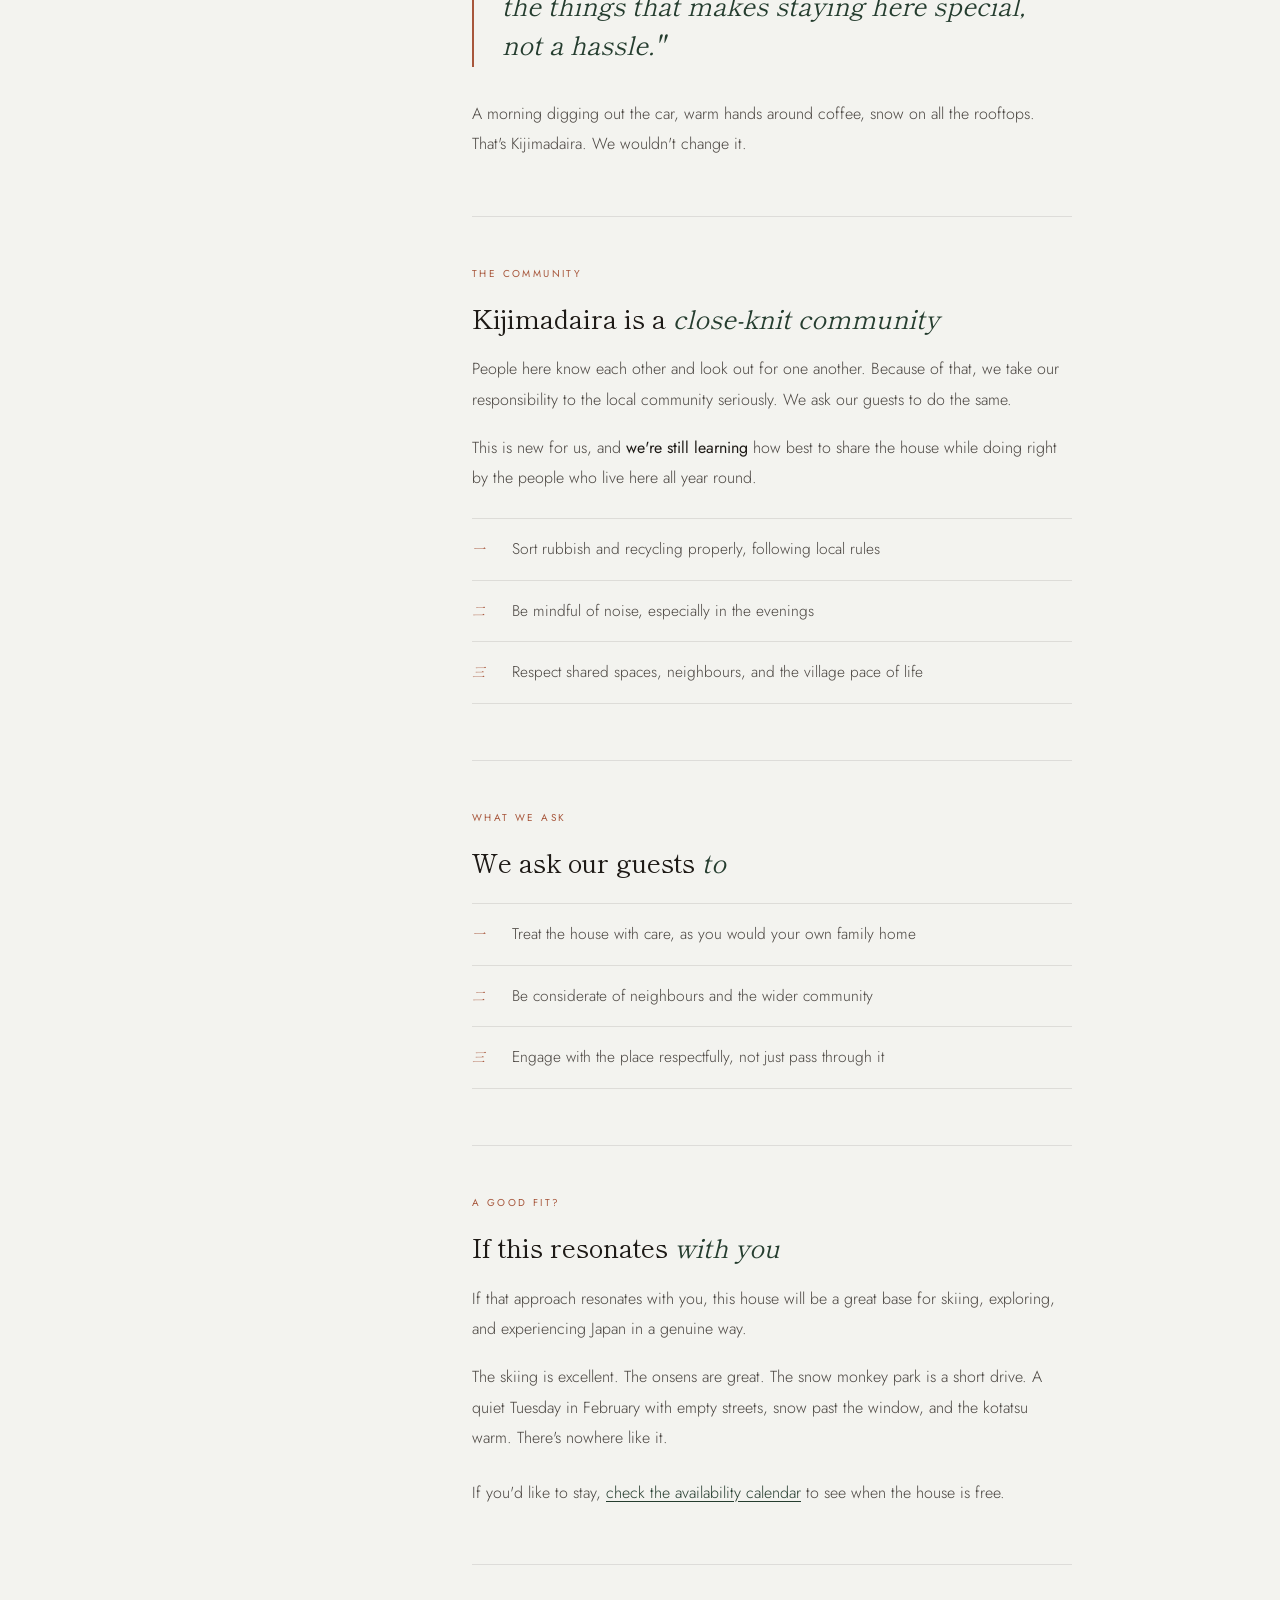
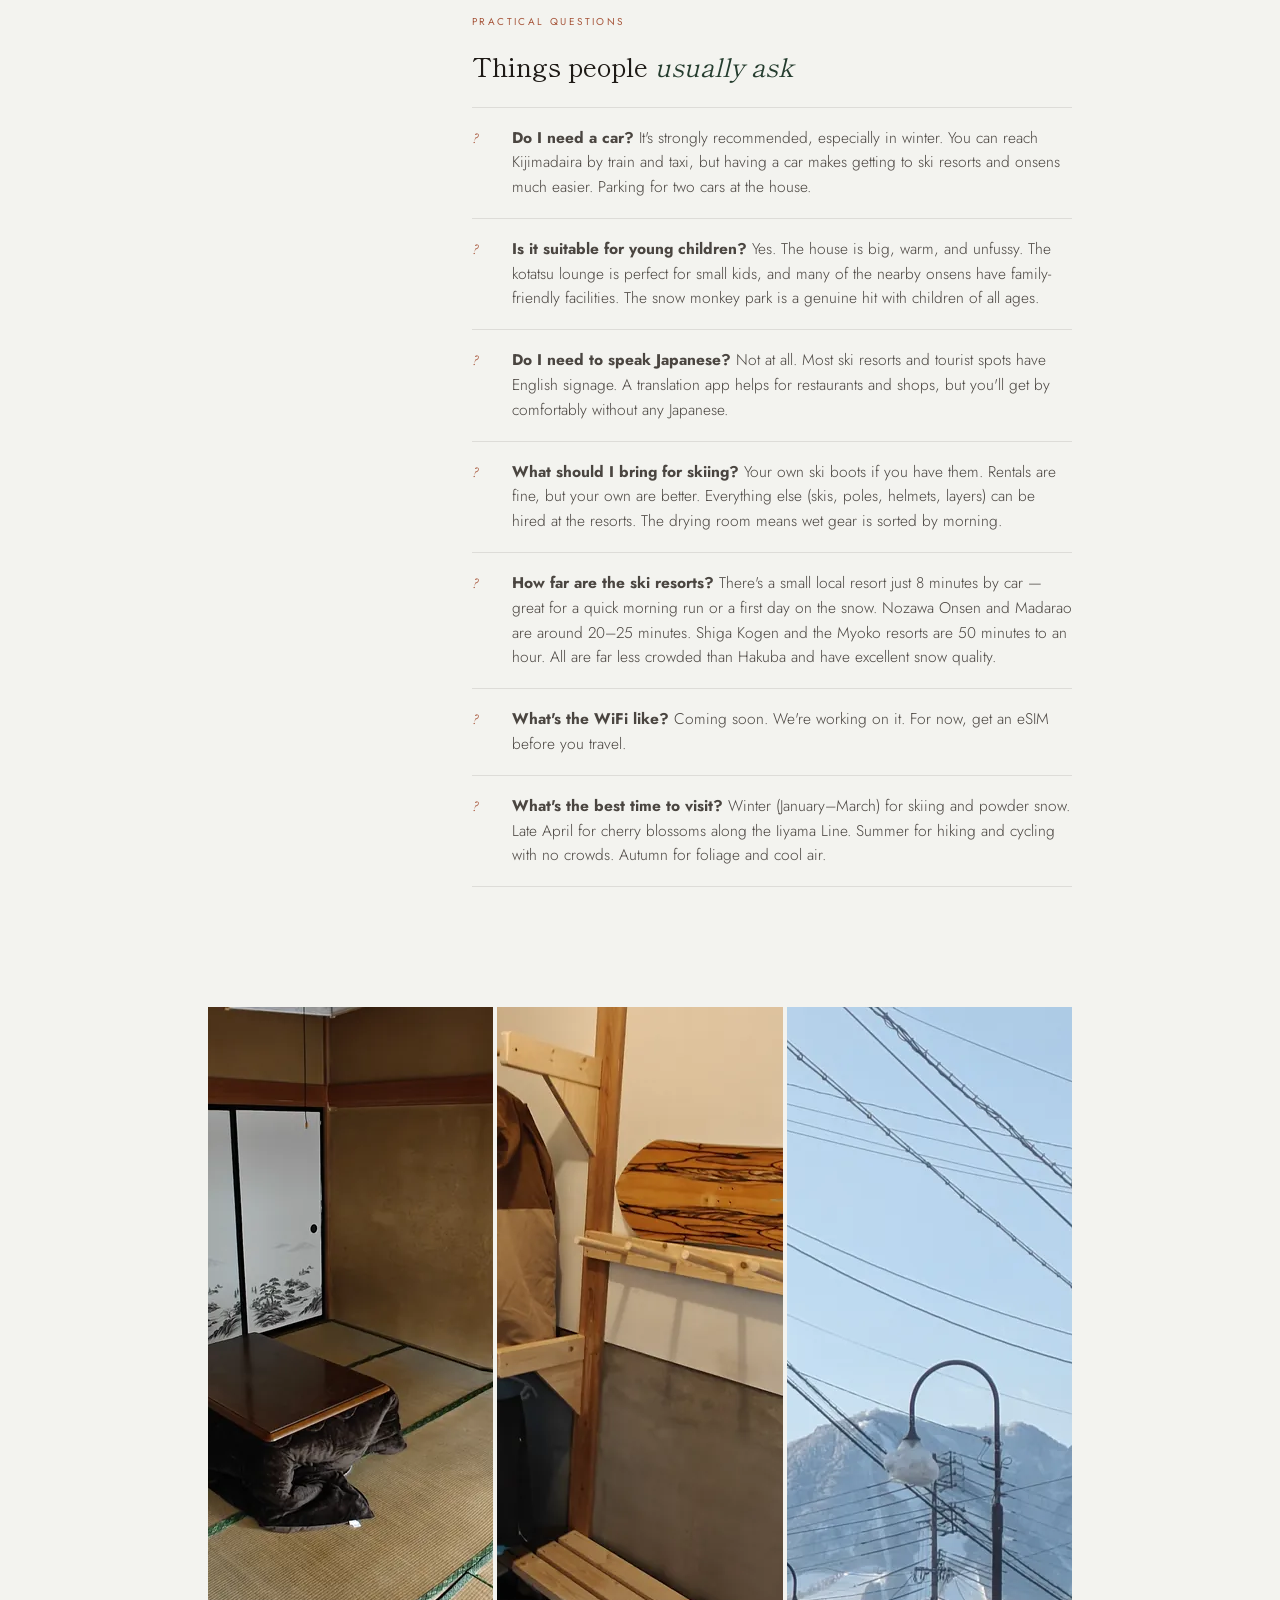
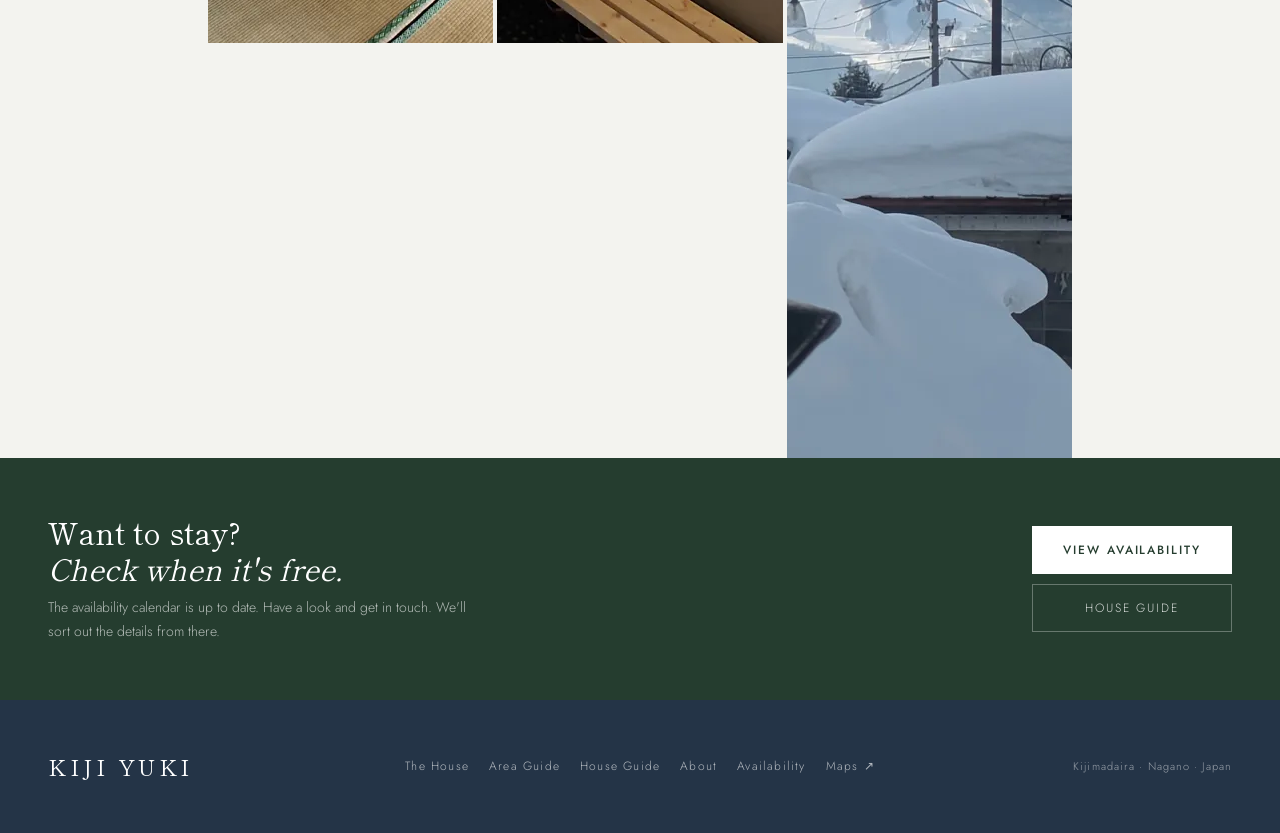
==== commit 1a851dde: "Serve photos as responsive WebP Generate four widths (400/800/1400/2000) of every photo as WebP q80," ====
--- a/about.html
+++ b/about.html
@@ -11,7 +11,7 @@
 <meta property="og:type" content="website">
 <meta property="og:title" content="About Our Home — Kiji Yuki, Kijimadaira, Nagano">
 <meta property="og:description" content="About Kiji Yuki — our shared family holiday home in Kijimadaira, Nagano. Our philosophy, community values, and what we ask of guests.">
-<meta property="og:image" content="https://kijiyuki.com/assets/img/exterior-winter.jpg">
+<meta property="og:image" content="https://kijiyuki.com/assets/img/w2000/exterior-winter.webp">
 <meta property="og:url" content="https://kijiyuki.com/about.html">
 <meta name="twitter:card" content="summary_large_image">
 <meta name="robots" content="noindex">
@@ -332,9 +332,9 @@
 <!-- ─── HERO IMAGE ────────────────────────── -->
 <div class="page-hero">
   <img class="page-hero-img"
-    src="assets/img/exterior-winter.jpg"
+    src="assets/img/w1400/exterior-winter.webp"
     alt="Kiji Yuki in winter, Kijimadaira"
-    loading="eager">
+    loading="eager" srcset="assets/img/w400/exterior-winter.webp 400w, assets/img/w800/exterior-winter.webp 800w, assets/img/w1400/exterior-winter.webp 1400w, assets/img/w2000/exterior-winter.webp 2000w" sizes="(max-width: 1080px) 100vw, 1080px" width="1400" height="1051" decoding="async">
   <p class="page-hero-caption">Kijimadaira · Nagano · Winter</p>
 </div>
 
@@ -503,9 +503,9 @@
 
 <!-- ─── PHOTO ROW ──────────────────────────── -->
 <div class="photo-row">
-  <img src="assets/img/lounge-kotatsu.jpg" alt="Kotatsu lounge" loading="lazy">
-  <img src="assets/img/drying-room.jpg" alt="Drying room" loading="lazy">
-  <img src="assets/img/views.jpg" alt="Village views" loading="lazy">
+  <img src="assets/img/w1400/lounge-kotatsu.webp" alt="Kotatsu lounge" loading="lazy" srcset="assets/img/w400/lounge-kotatsu.webp 400w, assets/img/w800/lounge-kotatsu.webp 800w, assets/img/w1400/lounge-kotatsu.webp 1400w, assets/img/w2000/lounge-kotatsu.webp 2000w" sizes="(max-width: 1080px) 100vw, 1080px" width="1400" height="636" decoding="async">
+  <img src="assets/img/w1400/drying-room.webp" alt="Drying room" loading="lazy" srcset="assets/img/w400/drying-room.webp 400w, assets/img/w800/drying-room.webp 800w, assets/img/w1400/drying-room.webp 1400w, assets/img/w2000/drying-room.webp 2000w" sizes="(max-width: 1080px) 100vw, 1080px" width="1400" height="636" decoding="async">
+  <img src="assets/img/w1400/views.webp" alt="Village views" loading="lazy" srcset="assets/img/w400/views.webp 400w, assets/img/w800/views.webp 800w, assets/img/w1400/views.webp 1400w, assets/img/w2000/views.webp 2000w" sizes="(max-width: 1080px) 100vw, 1080px" width="1400" height="1051" decoding="async">
 </div>
 
 <!-- ─── CLOSING CTA ────────────────────────── -->
